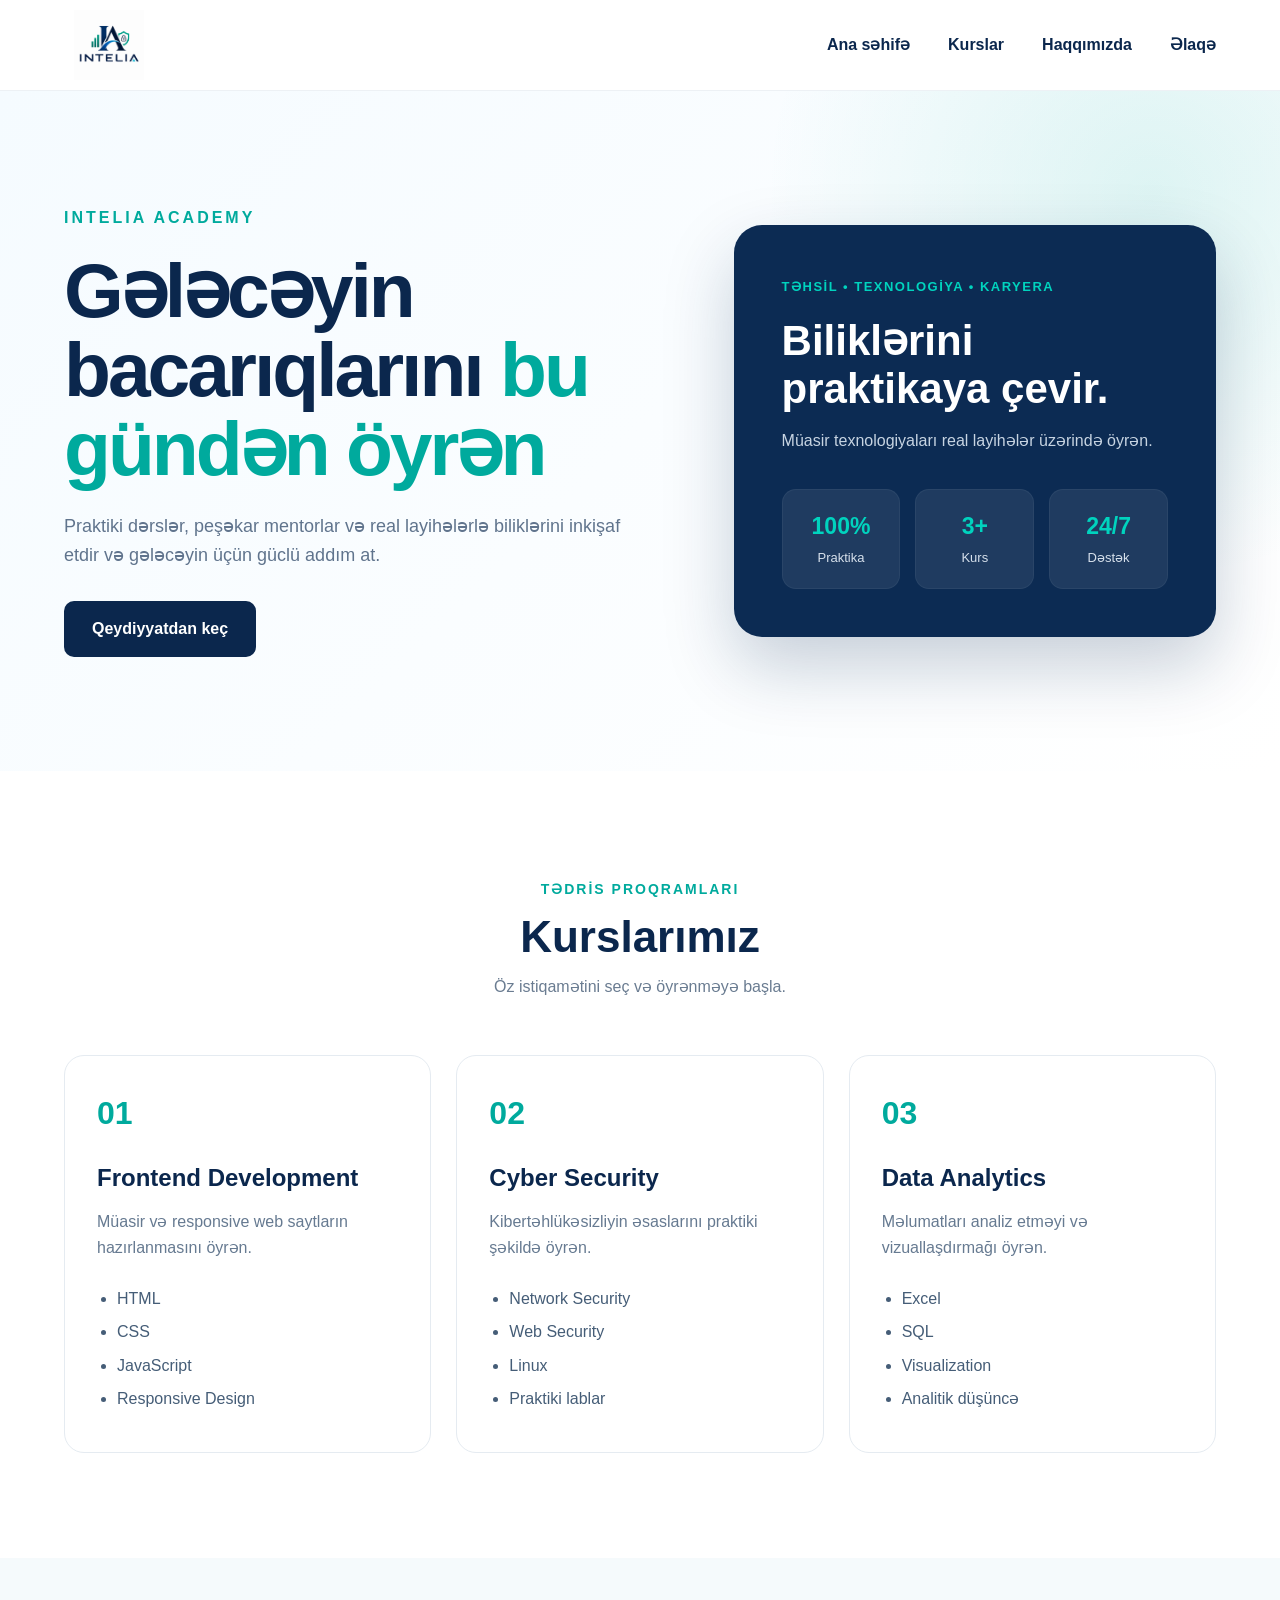
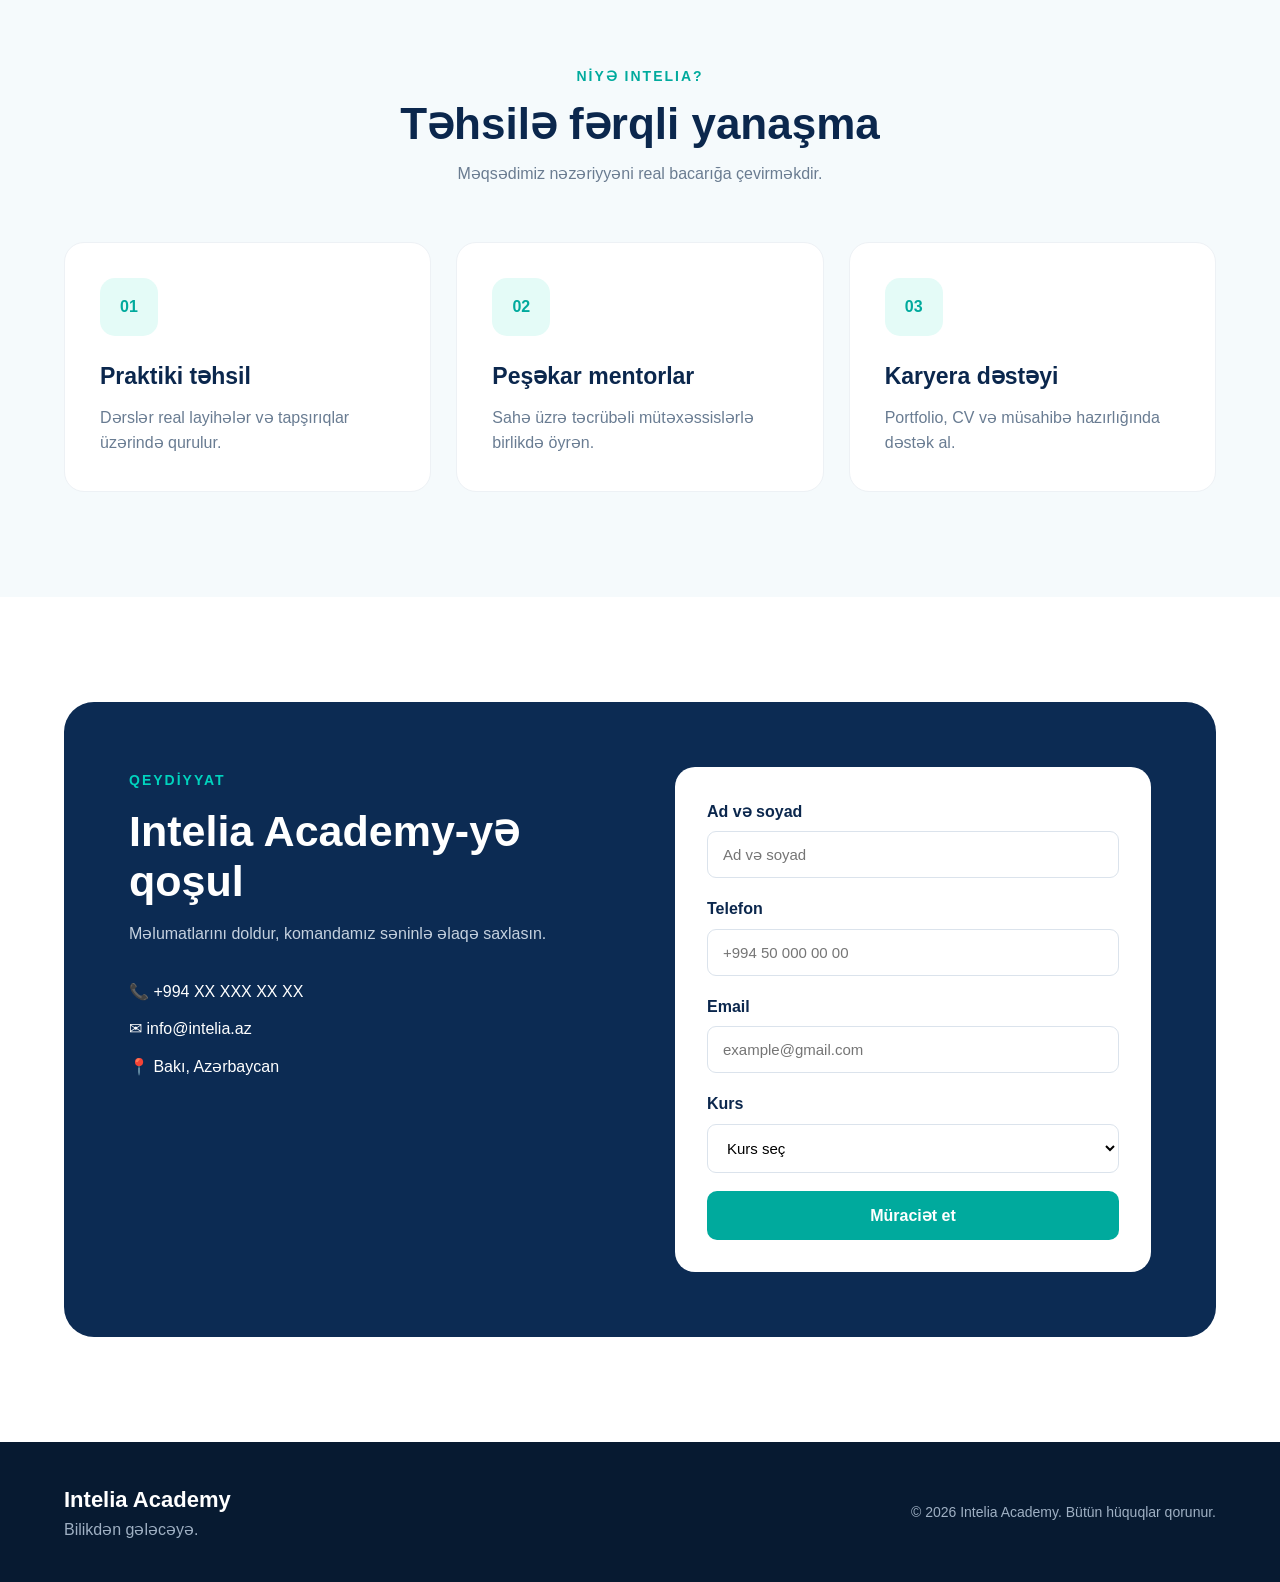
==== index.html @ a681b873 "Intelia Academy website" ====
<!DOCTYPE html>
<html lang="az">
<head>
  <meta charset="UTF-8">
  <meta name="viewport" content="width=device-width, initial-scale=1.0">

  <title>Intelia Academy</title>

  <link rel="stylesheet" href="./styles.css">
</head>

<body>

  <!-- HEADER -->
  <header class="header">
    <div class="container navbar">

      <a href="#home" class="logo">
        <img src="./assets/logo.png" alt="Intelia Academy">
      </a>

      <nav class="nav-links">
        <a href="#home">Ana səhifə</a>
        <a href="#courses">Kurslar</a>
        <a href="#about">Haqqımızda</a>
        <a href="#contact">Əlaqə</a>
      </nav>

    </div>
  </header>


  <main>

    <!-- HERO -->
    <section class="hero" id="home">

      <div class="container hero-grid">

        <div class="hero-text">

          <span class="badge">
            INTELIA ACADEMY
          </span>

          <h1>
            Gələcəyin
            bacarıqlarını
            <span>bu gündən öyrən</span>
          </h1>

          <p>
            Praktiki dərslər, peşəkar mentorlar və real layihələrlə
            biliklərini inkişaf etdir və gələcəyin üçün güclü addım at.
          </p>

          <a href="#contact" class="main-button">
            Qeydiyyatdan keç
          </a>

        </div>


        <!-- HERO VISUAL -->
        <div class="hero-panel">

          <span class="panel-small">
            TƏHSİL • TEXNOLOGİYA • KARYERA
          </span>

          <h2>
            Biliklərini
            praktikaya çevir.
          </h2>

          <p>
            Müasir texnologiyaları real layihələr üzərində öyrən.
          </p>

          <div class="stats">

            <div class="stat">
              <strong>100%</strong>
              <span>Praktika</span>
            </div>

            <div class="stat">
              <strong>3+</strong>
              <span>Kurs</span>
            </div>

            <div class="stat">
              <strong>24/7</strong>
              <span>Dəstək</span>
            </div>

          </div>

        </div>

      </div>

    </section>


    <!-- COURSES -->
    <section class="section" id="courses">

      <div class="container">

        <div class="section-heading">

          <span>TƏDRİS PROQRAMLARI</span>

          <h2>
            Kurslarımız
          </h2>

          <p>
            Öz istiqamətini seç və öyrənməyə başla.
          </p>

        </div>


        <div class="course-grid">

          <!-- COURSE 1 -->
          <article class="course-card">

            <div class="course-number">
              01
            </div>

            <h3>
              Frontend Development
            </h3>

            <p>
              Müasir və responsive web saytların hazırlanmasını öyrən.
            </p>

            <ul>
              <li>HTML</li>
              <li>CSS</li>
              <li>JavaScript</li>
              <li>Responsive Design</li>
            </ul>

          </article>


          <!-- COURSE 2 -->
          <article class="course-card">

            <div class="course-number">
              02
            </div>

            <h3>
              Cyber Security
            </h3>

            <p>
              Kibertəhlükəsizliyin əsaslarını praktiki şəkildə öyrən.
            </p>

            <ul>
              <li>Network Security</li>
              <li>Web Security</li>
              <li>Linux</li>
              <li>Praktiki lablar</li>
            </ul>

          </article>


          <!-- COURSE 3 -->
          <article class="course-card">

            <div class="course-number">
              03
            </div>

            <h3>
              Data Analytics
            </h3>

            <p>
              Məlumatları analiz etməyi və vizuallaşdırmağı öyrən.
            </p>

            <ul>
              <li>Excel</li>
              <li>SQL</li>
              <li>Visualization</li>
              <li>Analitik düşüncə</li>
            </ul>

          </article>

        </div>

      </div>

    </section>


    <!-- ABOUT -->
    <section class="section about" id="about">

      <div class="container">

        <div class="section-heading">

          <span>NİYƏ INTELIA?</span>

          <h2>
            Təhsilə fərqli yanaşma
          </h2>

          <p>
            Məqsədimiz nəzəriyyəni real bacarığa çevirməkdir.
          </p>

        </div>


        <div class="feature-grid">

          <article class="feature-card">

            <div class="feature-number">
              01
            </div>

            <h3>
              Praktiki təhsil
            </h3>

            <p>
              Dərslər real layihələr və tapşırıqlar üzərində qurulur.
            </p>

          </article>


          <article class="feature-card">

            <div class="feature-number">
              02
            </div>

            <h3>
              Peşəkar mentorlar
            </h3>

            <p>
              Sahə üzrə təcrübəli mütəxəssislərlə birlikdə öyrən.
            </p>

          </article>


          <article class="feature-card">

            <div class="feature-number">
              03
            </div>

            <h3>
              Karyera dəstəyi
            </h3>

            <p>
              Portfolio, CV və müsahibə hazırlığında dəstək al.
            </p>

          </article>

        </div>

      </div>

    </section>


    <!-- CONTACT -->
    <section class="section contact" id="contact">

      <div class="container">

        <div class="contact-box">

          <div class="contact-content">

            <span>
              QEYDİYYAT
            </span>

            <h2>
              Intelia Academy-yə qoşul
            </h2>

            <p>
              Məlumatlarını doldur, komandamız səninlə əlaqə saxlasın.
            </p>

            <div class="contact-details">

              <p>
                📞 +994 XX XXX XX XX
              </p>

              <p>
                ✉ info@intelia.az
              </p>

              <p>
                📍 Bakı, Azərbaycan
              </p>

            </div>

          </div>


          <form id="registerForm">

            <div class="form-group">

              <label for="name">
                Ad və soyad
              </label>

              <input
                id="name"
                type="text"
                placeholder="Ad və soyad"
                required
              >

            </div>


            <div class="form-group">

              <label for="phone">
                Telefon
              </label>

              <input
                id="phone"
                type="tel"
                placeholder="+994 50 000 00 00"
                required
              >

            </div>


            <div class="form-group">

              <label for="email">
                Email
              </label>

              <input
                id="email"
                type="email"
                placeholder="example@gmail.com"
                required
              >

            </div>


            <div class="form-group">

              <label for="course">
                Kurs
              </label>

              <select id="course" required>

                <option value="">
                  Kurs seç
                </option>

                <option value="frontend">
                  Frontend Development
                </option>

                <option value="cyber">
                  Cyber Security
                </option>

                <option value="data">
                  Data Analytics
                </option>

              </select>

            </div>


            <button type="submit">
              Müraciət et
            </button>

          </form>

        </div>

      </div>

    </section>

  </main>


  <!-- FOOTER -->
  <footer class="footer">

    <div class="container footer-content">

      <div>

        <h3>
          Intelia Academy
        </h3>

        <p>
          Bilikdən gələcəyə.
        </p>

      </div>


      <p class="copyright">
        © 2026 Intelia Academy. Bütün hüquqlar qorunur.
      </p>

    </div>

  </footer>


  <script src="./script.js"></script>

</body>
</html>
---- styles.css ----
* {
  margin: 0;
  padding: 0;
  box-sizing: border-box;
}

html {
  scroll-behavior: smooth;
}

body {
  font-family: Arial, sans-serif;
  background: #ffffff;
  color: #0b274d;
  line-height: 1.6;
}

.container {
  width: min(1160px, 90%);
  margin: auto;
}


/* =========================
   HEADER
========================= */

.header {
  position: sticky;
  top: 0;
  z-index: 1000;
  background: rgba(255, 255, 255, 0.95);
  border-bottom: 1px solid #edf1f5;
  backdrop-filter: blur(12px);
}

.navbar {
  min-height: 90px;
  display: flex;
  align-items: center;
  justify-content: space-between;
}

.logo {
  display: flex;
  align-items: center;
}

.logo img {
  width: 90px;
  height: 70px;
  object-fit: contain;
}

.nav-links {
  display: flex;
  align-items: center;
  gap: 38px;
}

.nav-links a {
  color: #0b274d;
  text-decoration: none;
  font-weight: 700;
  font-size: 16px;
  transition: 0.25s;
}

.nav-links a:hover {
  color: #00aa9d;
}


/* =========================
   HERO
========================= */

.hero {
  min-height: 680px;
  display: flex;
  align-items: center;
  background:
    radial-gradient(
      circle at 90% 15%,
      rgba(0, 174, 157, 0.12),
      transparent 30%
    ),
    linear-gradient(
      135deg,
      #f5fbff,
      #ffffff
    );
}

.hero-grid {
  display: grid;
  grid-template-columns: 1.1fr 0.9fr;
  gap: 80px;
  align-items: center;
}

.badge {
  display: inline-block;
  color: #00aa9d;
  font-weight: 900;
  letter-spacing: 3px;
  margin-bottom: 20px;
}

.hero h1 {
  max-width: 700px;
  font-size: clamp(48px, 6vw, 78px);
  line-height: 1.03;
  letter-spacing: -3px;
}

.hero h1 span {
  color: #00aa9d;
}

.hero-text > p {
  max-width: 650px;
  margin-top: 24px;
  color: #60748d;
  font-size: 18px;
}

.main-button {
  display: inline-block;
  margin-top: 32px;
  padding: 15px 28px;
  background: #0b274d;
  color: white;
  text-decoration: none;
  border-radius: 10px;
  font-weight: 800;
  transition: 0.25s;
}

.main-button:hover {
  background: #00aa9d;
  transform: translateY(-2px);
}


/* =========================
   HERO PANEL
========================= */

.hero-panel {
  background: #0c2b53;
  color: white;
  padding: 48px;
  border-radius: 28px;
  box-shadow: 0 30px 70px rgba(10, 43, 83, 0.22);
}

.panel-small {
  color: #00d3be;
  font-size: 13px;
  font-weight: 800;
  letter-spacing: 1.5px;
}

.hero-panel h2 {
  max-width: 420px;
  margin-top: 18px;
  font-size: 42px;
  line-height: 1.15;
}

.hero-panel > p {
  margin-top: 15px;
  color: #c7d4e2;
}

.stats {
  margin-top: 35px;
  display: grid;
  grid-template-columns: repeat(3, 1fr);
  gap: 15px;
}

.stat {
  background: rgba(255, 255, 255, 0.08);
  border: 1px solid rgba(255, 255, 255, 0.05);
  padding: 18px 10px;
  border-radius: 14px;
  text-align: center;
}

.stat strong {
  display: block;
  color: #00d3be;
  font-size: 23px;
}

.stat span {
  color: #d6e0eb;
  font-size: 13px;
}


/* =========================
   SECTIONS
========================= */

.section {
  padding: 105px 0;
}

.section-heading {
  max-width: 720px;
  margin: 0 auto 55px;
  text-align: center;
}

.section-heading > span {
  color: #00aa9d;
  font-size: 14px;
  letter-spacing: 2px;
  font-weight: 900;
}

.section-heading h2 {
  margin-top: 10px;
  font-size: 44px;
  line-height: 1.15;
}

.section-heading p {
  margin-top: 12px;
  color: #6a7c91;
}


/* =========================
   COURSES
========================= */

.course-grid {
  display: grid;
  grid-template-columns: repeat(3, 1fr);
  gap: 25px;
}

.course-card {
  min-height: 360px;
  padding: 32px;
  background: #ffffff;
  border: 1px solid #e5ebf1;
  border-radius: 20px;
  transition: 0.3s;
}

.course-card:hover {
  transform: translateY(-8px);
  border-color: #b6e8e2;
  box-shadow: 0 20px 50px rgba(9, 39, 75, 0.09);
}

.course-number {
  color: #00aa9d;
  font-size: 32px;
  font-weight: 900;
}

.course-card h3 {
  margin-top: 20px;
  font-size: 24px;
}

.course-card > p {
  margin-top: 12px;
  color: #667a91;
}

.course-card ul {
  margin: 25px 0 0 20px;
}

.course-card li {
  margin: 8px 0;
  color: #455d77;
}


/* =========================
   ABOUT
========================= */

.about {
  background: #f5fafc;
}

.feature-grid {
  display: grid;
  grid-template-columns: repeat(3, 1fr);
  gap: 25px;
}

.feature-card {
  padding: 35px;
  background: #ffffff;
  border-radius: 20px;
  border: 1px solid #edf1f5;
}

.feature-number {
  width: 58px;
  height: 58px;
  display: flex;
  justify-content: center;
  align-items: center;
  background: #e4fbf7;
  color: #00aa9d;
  border-radius: 15px;
  font-weight: 900;
}

.feature-card h3 {
  margin-top: 22px;
  font-size: 23px;
}

.feature-card p {
  margin-top: 10px;
  color: #697c92;
}


/* =========================
   CONTACT
========================= */

.contact-box {
  display: grid;
  grid-template-columns: 1fr 1fr;
  gap: 70px;
  padding: 65px;
  background: #0c2b53;
  border-radius: 30px;
  color: white;
}

.contact-content > span {
  color: #00d3be;
  letter-spacing: 2px;
  font-size: 14px;
  font-weight: 900;
}

.contact-content h2 {
  margin-top: 15px;
  font-size: 43px;
  line-height: 1.15;
}

.contact-content > p {
  margin-top: 15px;
  color: #c5d1df;
}

.contact-details {
  margin-top: 32px;
}

.contact-details p {
  margin: 12px 0;
}


/* =========================
   FORM
========================= */

form {
  padding: 32px;
  background: white;
  border-radius: 20px;
}

.form-group {
  margin-bottom: 18px;
}

label {
  display: block;
  color: #0b274d;
  font-weight: 700;
  margin-bottom: 7px;
}

input,
select {
  width: 100%;
  padding: 14px 15px;
  border: 1px solid #dbe3ec;
  border-radius: 9px;
  outline: none;
  font-size: 15px;
  background: white;
}

input:focus,
select:focus {
  border-color: #00aa9d;
  box-shadow: 0 0 0 3px rgba(0, 170, 157, 0.1);
}

button {
  width: 100%;
  padding: 15px;
  border: none;
  border-radius: 10px;
  background: #00aa9d;
  color: white;
  font-size: 16px;
  font-weight: 800;
  cursor: pointer;
  transition: 0.25s;
}

button:hover {
  background: #078f84;
}


/* =========================
   FOOTER
========================= */

.footer {
  background: #071a31;
  color: white;
}

.footer-content {
  min-height: 140px;
  display: flex;
  align-items: center;
  justify-content: space-between;
}

.footer h3 {
  font-size: 22px;
}

.footer p {
  color: #9fb0c3;
}

.copyright {
  font-size: 14px;
}


/* =========================
   RESPONSIVE
========================= */

@media (max-width: 900px) {

  .nav-links {
    gap: 18px;
  }

  .hero-grid {
    grid-template-columns: 1fr;
    padding: 80px 0;
  }

  .course-grid,
  .feature-grid {
    grid-template-columns: 1fr;
  }

  .contact-box {
    grid-template-columns: 1fr;
    padding: 40px;
  }

}


@media (max-width: 650px) {

  .navbar {
    min-height: 75px;
  }

  .logo img {
    width: 72px;
  }

  .nav-links {
    display: none;
  }

  .hero h1 {
    font-size: 47px;
    letter-spacing: -2px;
  }

  .hero-panel {
    padding: 30px 24px;
  }

  .hero-panel h2 {
    font-size: 32px;
  }

  .stats {
    grid-template-columns: 1fr;
  }

  .section {
    padding: 75px 0;
  }

  .section-heading h2 {
    font-size: 34px;
  }

  .contact-box {
    padding: 30px 20px;
  }

  .contact-content h2 {
    font-size: 34px;
  }

  .footer-content {
    padding: 35px 0;
    flex-direction: column;
    justify-content: center;
    text-align: center;
    gap: 15px;
  }

}
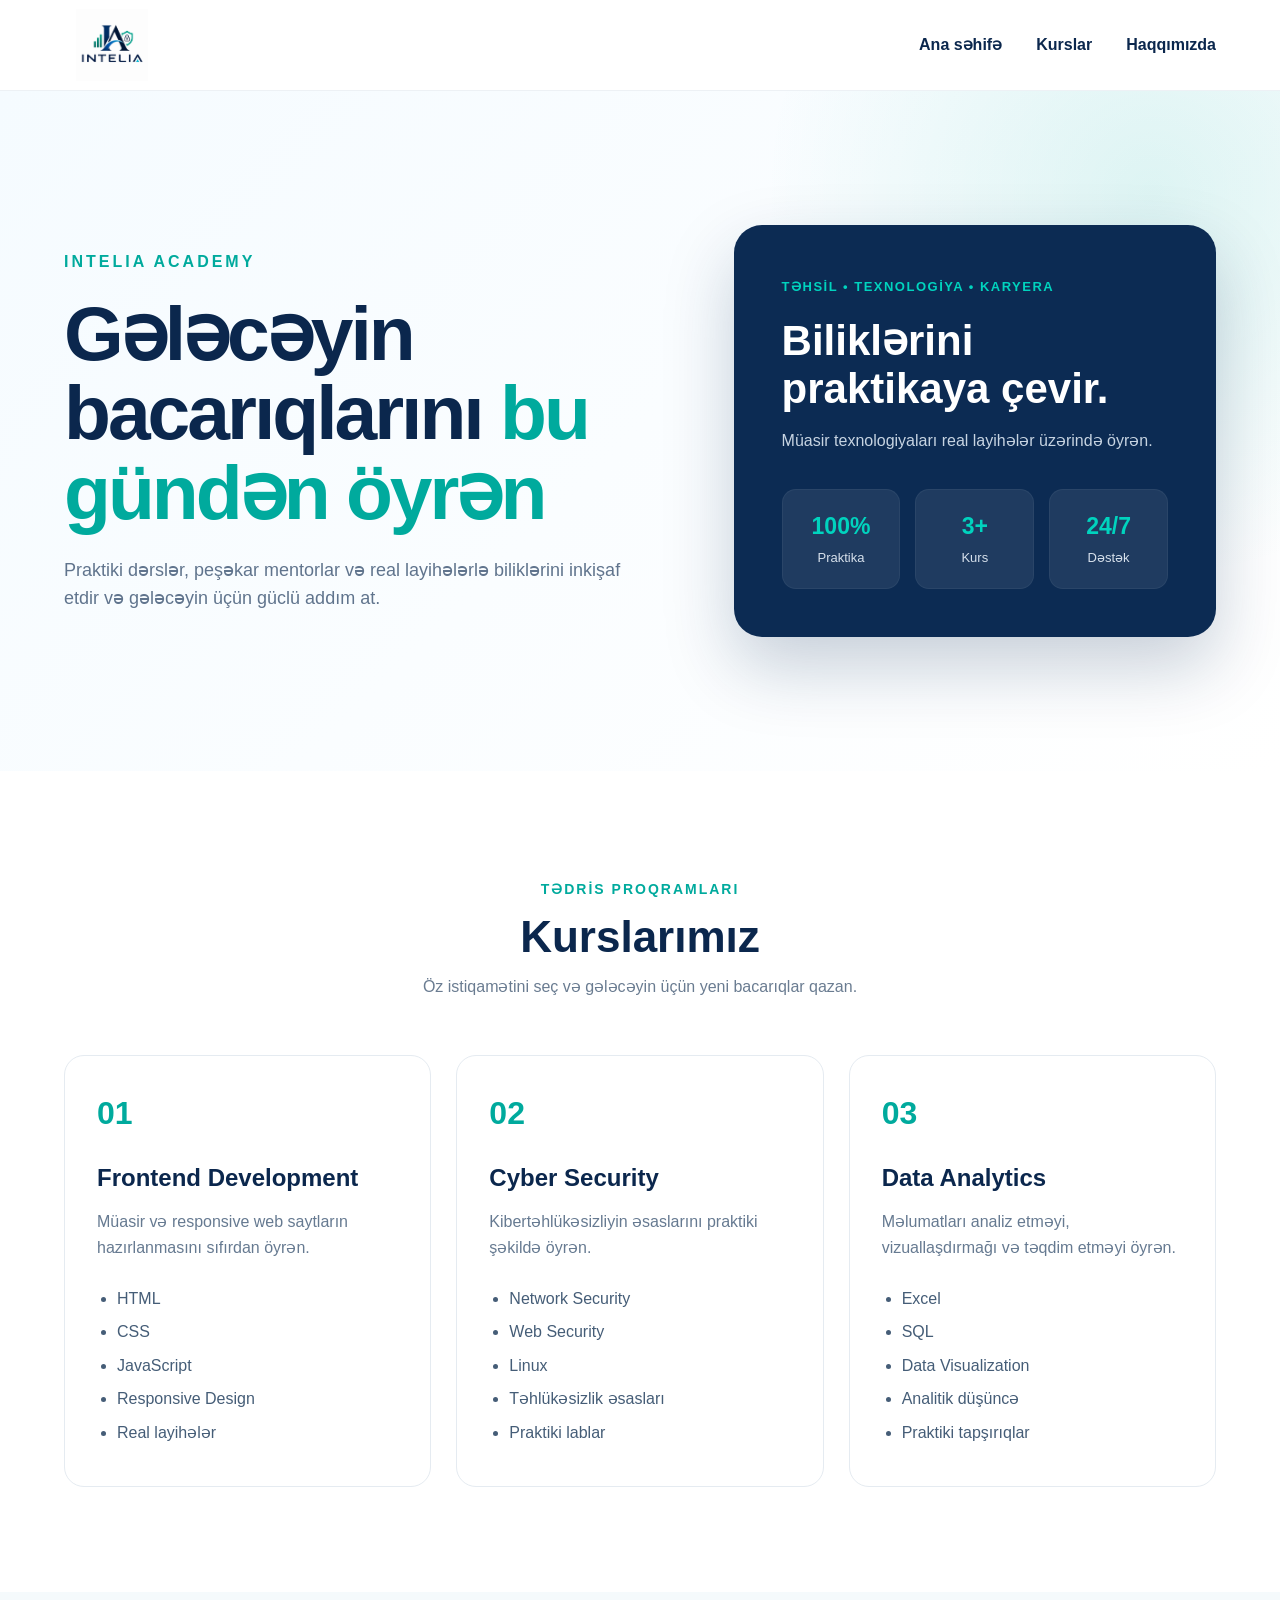
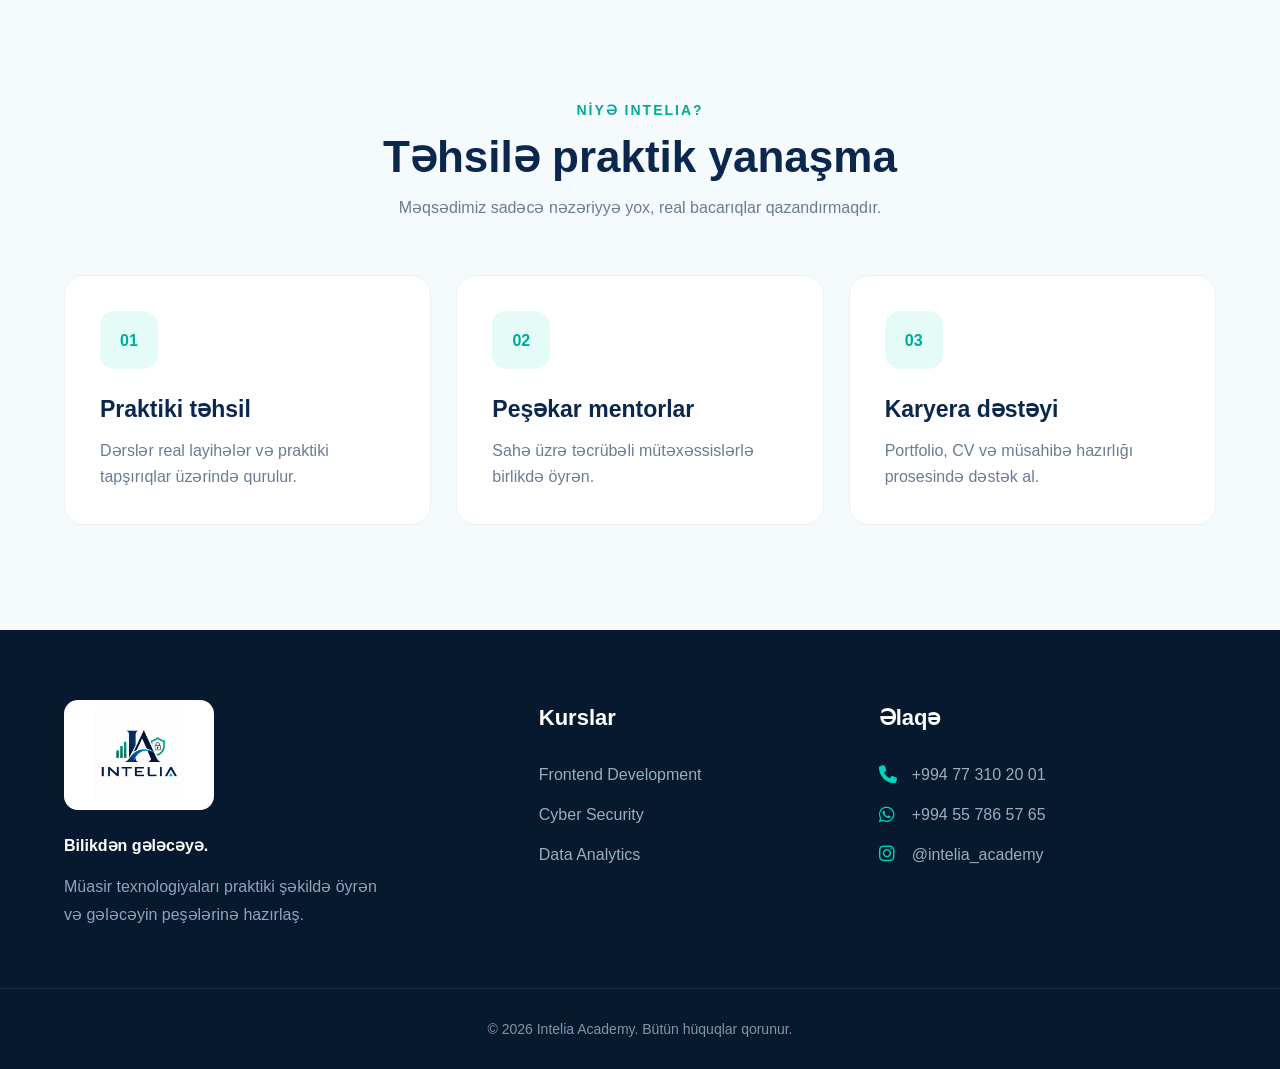
==== commit 742e81b2: "Update Intelia Academy design" ====
--- a/index.html
+++ b/index.html
@@ -7,11 +7,15 @@
   <title>Intelia Academy</title>
 
   <link rel="stylesheet" href="./styles.css">
+
+  <link
+    rel="stylesheet"
+    href="https://cdnjs.cloudflare.com/ajax/libs/font-awesome/6.5.2/css/all.min.css"
+  >
 </head>
 
 <body>
 
-  <!-- HEADER -->
   <header class="header">
     <div class="container navbar">
 
@@ -19,12 +23,15 @@
         <img src="./assets/logo.png" alt="Intelia Academy">
       </a>
 
-      <nav class="nav-links">
+      <nav class="nav-links" id="navLinks">
         <a href="#home">Ana səhifə</a>
         <a href="#courses">Kurslar</a>
         <a href="#about">Haqqımızda</a>
-        <a href="#contact">Əlaqə</a>
       </nav>
+
+      <button class="menu-btn" id="menuBtn" aria-label="Menyu">
+        <i class="fa-solid fa-bars"></i>
+      </button>
 
     </div>
   </header>
@@ -44,8 +51,7 @@
           </span>
 
           <h1>
-            Gələcəyin
-            bacarıqlarını
+            Gələcəyin bacarıqlarını
             <span>bu gündən öyrən</span>
           </h1>
 
@@ -54,14 +60,9 @@
             biliklərini inkişaf etdir və gələcəyin üçün güclü addım at.
           </p>
 
-          <a href="#contact" class="main-button">
-            Qeydiyyatdan keç
-          </a>
-
-        </div>
-
-
-        <!-- HERO VISUAL -->
+        </div>
+
+
         <div class="hero-panel">
 
           <span class="panel-small">
@@ -69,8 +70,7 @@
           </span>
 
           <h2>
-            Biliklərini
-            praktikaya çevir.
+            Biliklərini praktikaya çevir.
           </h2>
 
           <p>
@@ -117,7 +117,7 @@
           </h2>
 
           <p>
-            Öz istiqamətini seç və öyrənməyə başla.
+            Öz istiqamətini seç və gələcəyin üçün yeni bacarıqlar qazan.
           </p>
 
         </div>
@@ -125,7 +125,6 @@
 
         <div class="course-grid">
 
-          <!-- COURSE 1 -->
           <article class="course-card">
 
             <div class="course-number">
@@ -137,7 +136,7 @@
             </h3>
 
             <p>
-              Müasir və responsive web saytların hazırlanmasını öyrən.
+              Müasir və responsive web saytların hazırlanmasını sıfırdan öyrən.
             </p>
 
             <ul>
@@ -145,12 +144,12 @@
               <li>CSS</li>
               <li>JavaScript</li>
               <li>Responsive Design</li>
+              <li>Real layihələr</li>
             </ul>
 
           </article>
 
 
-          <!-- COURSE 2 -->
           <article class="course-card">
 
             <div class="course-number">
@@ -169,13 +168,13 @@
               <li>Network Security</li>
               <li>Web Security</li>
               <li>Linux</li>
+              <li>Təhlükəsizlik əsasları</li>
               <li>Praktiki lablar</li>
             </ul>
 
           </article>
 
 
-          <!-- COURSE 3 -->
           <article class="course-card">
 
             <div class="course-number">
@@ -187,14 +186,15 @@
             </h3>
 
             <p>
-              Məlumatları analiz etməyi və vizuallaşdırmağı öyrən.
+              Məlumatları analiz etməyi, vizuallaşdırmağı və təqdim etməyi öyrən.
             </p>
 
             <ul>
               <li>Excel</li>
               <li>SQL</li>
-              <li>Visualization</li>
+              <li>Data Visualization</li>
               <li>Analitik düşüncə</li>
+              <li>Praktiki tapşırıqlar</li>
             </ul>
 
           </article>
@@ -213,14 +213,16 @@
 
         <div class="section-heading">
 
-          <span>NİYƏ INTELIA?</span>
+          <span>
+            NİYƏ INTELIA?
+          </span>
 
           <h2>
-            Təhsilə fərqli yanaşma
+            Təhsilə praktik yanaşma
           </h2>
 
           <p>
-            Məqsədimiz nəzəriyyəni real bacarığa çevirməkdir.
+            Məqsədimiz sadəcə nəzəriyyə yox, real bacarıqlar qazandırmaqdır.
           </p>
 
         </div>
@@ -239,7 +241,7 @@
             </h3>
 
             <p>
-              Dərslər real layihələr və tapşırıqlar üzərində qurulur.
+              Dərslər real layihələr və praktiki tapşırıqlar üzərində qurulur.
             </p>
 
           </article>
@@ -273,142 +275,10 @@
             </h3>
 
             <p>
-              Portfolio, CV və müsahibə hazırlığında dəstək al.
-            </p>
-
-          </article>
-
-        </div>
-
-      </div>
-
-    </section>
-
-
-    <!-- CONTACT -->
-    <section class="section contact" id="contact">
-
-      <div class="container">
-
-        <div class="contact-box">
-
-          <div class="contact-content">
-
-            <span>
-              QEYDİYYAT
-            </span>
-
-            <h2>
-              Intelia Academy-yə qoşul
-            </h2>
-
-            <p>
-              Məlumatlarını doldur, komandamız səninlə əlaqə saxlasın.
-            </p>
-
-            <div class="contact-details">
-
-              <p>
-                📞 +994 XX XXX XX XX
-              </p>
-
-              <p>
-                ✉ info@intelia.az
-              </p>
-
-              <p>
-                📍 Bakı, Azərbaycan
-              </p>
-
-            </div>
-
-          </div>
-
-
-          <form id="registerForm">
-
-            <div class="form-group">
-
-              <label for="name">
-                Ad və soyad
-              </label>
-
-              <input
-                id="name"
-                type="text"
-                placeholder="Ad və soyad"
-                required
-              >
-
-            </div>
-
-
-            <div class="form-group">
-
-              <label for="phone">
-                Telefon
-              </label>
-
-              <input
-                id="phone"
-                type="tel"
-                placeholder="+994 50 000 00 00"
-                required
-              >
-
-            </div>
-
-
-            <div class="form-group">
-
-              <label for="email">
-                Email
-              </label>
-
-              <input
-                id="email"
-                type="email"
-                placeholder="example@gmail.com"
-                required
-              >
-
-            </div>
-
-
-            <div class="form-group">
-
-              <label for="course">
-                Kurs
-              </label>
-
-              <select id="course" required>
-
-                <option value="">
-                  Kurs seç
-                </option>
-
-                <option value="frontend">
-                  Frontend Development
-                </option>
-
-                <option value="cyber">
-                  Cyber Security
-                </option>
-
-                <option value="data">
-                  Data Analytics
-                </option>
-
-              </select>
-
-            </div>
-
-
-            <button type="submit">
-              Müraciət et
-            </button>
-
-          </form>
+              Portfolio, CV və müsahibə hazırlığı prosesində dəstək al.
+            </p>
+
+          </article>
 
         </div>
 
@@ -422,24 +292,92 @@
   <!-- FOOTER -->
   <footer class="footer">
 
-    <div class="container footer-content">
-
-      <div>
-
-        <h3>
-          Intelia Academy
-        </h3>
+    <div class="container footer-grid">
+
+      <div class="footer-brand">
+
+        <img
+          src="./assets/logo.png"
+          alt="Intelia Academy"
+          class="footer-logo"
+        >
 
         <p>
           Bilikdən gələcəyə.
         </p>
 
-      </div>
-
-
-      <p class="copyright">
-        © 2026 Intelia Academy. Bütün hüquqlar qorunur.
-      </p>
+        <p class="footer-description">
+          Müasir texnologiyaları praktiki şəkildə öyrən və gələcəyin
+          peşələrinə hazırlaş.
+        </p>
+
+      </div>
+
+
+      <div class="footer-column">
+
+        <h3>
+          Kurslar
+        </h3>
+
+        <a href="#courses">
+          Frontend Development
+        </a>
+
+        <a href="#courses">
+          Cyber Security
+        </a>
+
+        <a href="#courses">
+          Data Analytics
+        </a>
+
+      </div>
+
+
+      <div class="footer-column footer-contact">
+
+        <h3>
+          Əlaqə
+        </h3>
+
+        <a href="tel:+994773102001">
+          <i class="fa-solid fa-phone"></i>
+          +994 77 310 20 01
+        </a>
+
+        <a
+          href="https://wa.me/994557865765"
+          target="_blank"
+          rel="noopener noreferrer"
+        >
+          <i class="fa-brands fa-whatsapp"></i>
+          +994 55 786 57 65
+        </a>
+
+        <a
+          href="https://instagram.com/intelia_academy"
+          target="_blank"
+          rel="noopener noreferrer"
+        >
+          <i class="fa-brands fa-instagram"></i>
+          @intelia_academy
+        </a>
+
+      </div>
+
+    </div>
+
+
+    <div class="footer-bottom">
+
+      <div class="container footer-bottom-content">
+
+        <p>
+          © 2026 Intelia Academy. Bütün hüquqlar qorunur.
+        </p>
+
+      </div>
 
     </div>
 
--- a/styles.css
+++ b/styles.css
@@ -21,15 +21,13 @@
 }
 
 
-/* =========================
-   HEADER
-========================= */
+/* HEADER */
 
 .header {
   position: sticky;
   top: 0;
   z-index: 1000;
-  background: rgba(255, 255, 255, 0.95);
+  background: rgba(255, 255, 255, 0.96);
   border-bottom: 1px solid #edf1f5;
   backdrop-filter: blur(12px);
 }
@@ -47,15 +45,15 @@
 }
 
 .logo img {
-  width: 90px;
-  height: 70px;
+  width: 95px;
+  height: 72px;
   object-fit: contain;
 }
 
 .nav-links {
   display: flex;
   align-items: center;
-  gap: 38px;
+  gap: 34px;
 }
 
 .nav-links a {
@@ -70,15 +68,23 @@
   color: #00aa9d;
 }
 
-
-/* =========================
-   HERO
-========================= */
+.menu-btn {
+  display: none;
+  border: none;
+  background: transparent;
+  color: #0b274d;
+  font-size: 26px;
+  cursor: pointer;
+}
+
+
+/* HERO */
 
 .hero {
   min-height: 680px;
   display: flex;
   align-items: center;
+
   background:
     radial-gradient(
       circle at 90% 15%,
@@ -125,27 +131,8 @@
   font-size: 18px;
 }
 
-.main-button {
-  display: inline-block;
-  margin-top: 32px;
-  padding: 15px 28px;
-  background: #0b274d;
-  color: white;
-  text-decoration: none;
-  border-radius: 10px;
-  font-weight: 800;
-  transition: 0.25s;
-}
-
-.main-button:hover {
-  background: #00aa9d;
-  transform: translateY(-2px);
-}
-
-
-/* =========================
-   HERO PANEL
-========================= */
+
+/* HERO PANEL */
 
 .hero-panel {
   background: #0c2b53;
@@ -163,7 +150,6 @@
 }
 
 .hero-panel h2 {
-  max-width: 420px;
   margin-top: 18px;
   font-size: 42px;
   line-height: 1.15;
@@ -201,9 +187,7 @@
 }
 
 
-/* =========================
-   SECTIONS
-========================= */
+/* SECTIONS */
 
 .section {
   padding: 105px 0;
@@ -234,9 +218,7 @@
 }
 
 
-/* =========================
-   COURSES
-========================= */
+/* COURSES */
 
 .course-grid {
   display: grid;
@@ -245,7 +227,7 @@
 }
 
 .course-card {
-  min-height: 360px;
+  min-height: 380px;
   padding: 32px;
   background: #ffffff;
   border: 1px solid #e5ebf1;
@@ -285,9 +267,7 @@
 }
 
 
-/* =========================
-   ABOUT
-========================= */
+/* ABOUT */
 
 .about {
   background: #f5fafc;
@@ -329,141 +309,98 @@
 }
 
 
-/* =========================
-   CONTACT
-========================= */
-
-.contact-box {
+/* FOOTER */
+
+.footer {
+  background: #07192f;
+  color: white;
+}
+
+.footer-grid {
   display: grid;
-  grid-template-columns: 1fr 1fr;
+  grid-template-columns: 1.2fr 0.8fr 1fr;
   gap: 70px;
-  padding: 65px;
-  background: #0c2b53;
-  border-radius: 30px;
+  padding-top: 70px;
+  padding-bottom: 60px;
+}
+
+.footer-logo {
+  width: 150px;
+  max-height: 110px;
+  object-fit: contain;
+  background: white;
+  padding: 10px;
+  border-radius: 14px;
+}
+
+.footer-brand > p {
+  margin-top: 15px;
   color: white;
-}
-
-.contact-content > span {
+  font-weight: 700;
+}
+
+.footer-description {
+  max-width: 320px;
+  color: #91a4ba !important;
+  font-weight: 400 !important;
+  line-height: 1.7;
+}
+
+.footer-column {
+  display: flex;
+  flex-direction: column;
+  align-items: flex-start;
+}
+
+.footer-column h3 {
+  font-size: 22px;
+  margin-bottom: 20px;
+}
+
+.footer-column a {
+  color: #9cadc0;
+  text-decoration: none;
+  margin: 7px 0;
+  transition: 0.25s;
+}
+
+.footer-column a:hover {
   color: #00d3be;
-  letter-spacing: 2px;
+  transform: translateX(4px);
+}
+
+.footer-contact a {
+  display: flex;
+  gap: 11px;
+  align-items: center;
+}
+
+.footer-contact i {
+  width: 22px;
+  color: #00d3be;
+  font-size: 18px;
+}
+
+.footer-bottom {
+  border-top: 1px solid rgba(255, 255, 255, 0.08);
+}
+
+.footer-bottom-content {
+  min-height: 80px;
+  display: flex;
+  align-items: center;
+  justify-content: center;
+}
+
+.footer-bottom p {
+  color: #8295aa;
   font-size: 14px;
-  font-weight: 900;
-}
-
-.contact-content h2 {
-  margin-top: 15px;
-  font-size: 43px;
-  line-height: 1.15;
-}
-
-.contact-content > p {
-  margin-top: 15px;
-  color: #c5d1df;
-}
-
-.contact-details {
-  margin-top: 32px;
-}
-
-.contact-details p {
-  margin: 12px 0;
-}
-
-
-/* =========================
-   FORM
-========================= */
-
-form {
-  padding: 32px;
-  background: white;
-  border-radius: 20px;
-}
-
-.form-group {
-  margin-bottom: 18px;
-}
-
-label {
-  display: block;
-  color: #0b274d;
-  font-weight: 700;
-  margin-bottom: 7px;
-}
-
-input,
-select {
-  width: 100%;
-  padding: 14px 15px;
-  border: 1px solid #dbe3ec;
-  border-radius: 9px;
-  outline: none;
-  font-size: 15px;
-  background: white;
-}
-
-input:focus,
-select:focus {
-  border-color: #00aa9d;
-  box-shadow: 0 0 0 3px rgba(0, 170, 157, 0.1);
-}
-
-button {
-  width: 100%;
-  padding: 15px;
-  border: none;
-  border-radius: 10px;
-  background: #00aa9d;
-  color: white;
-  font-size: 16px;
-  font-weight: 800;
-  cursor: pointer;
-  transition: 0.25s;
-}
-
-button:hover {
-  background: #078f84;
-}
-
-
-/* =========================
-   FOOTER
-========================= */
-
-.footer {
-  background: #071a31;
-  color: white;
-}
-
-.footer-content {
-  min-height: 140px;
-  display: flex;
-  align-items: center;
-  justify-content: space-between;
-}
-
-.footer h3 {
-  font-size: 22px;
-}
-
-.footer p {
-  color: #9fb0c3;
-}
-
-.copyright {
-  font-size: 14px;
-}
-
-
-/* =========================
-   RESPONSIVE
-========================= */
+}
+
+
+/* RESPONSIVE */
 
 @media (max-width: 900px) {
-
-  .nav-links {
-    gap: 18px;
-  }
 
   .hero-grid {
     grid-template-columns: 1fr;
@@ -475,30 +412,53 @@
     grid-template-columns: 1fr;
   }
 
-  .contact-box {
-    grid-template-columns: 1fr;
-    padding: 40px;
-  }
-
-}
-
-
-@media (max-width: 650px) {
+  .footer-grid {
+    grid-template-columns: 1fr 1fr;
+  }
+
+  .footer-brand {
+    grid-column: 1 / -1;
+  }
+
+}
+
+
+@media (max-width: 700px) {
 
   .navbar {
     min-height: 75px;
   }
 
   .logo img {
-    width: 72px;
+    width: 75px;
+    height: 58px;
+  }
+
+  .menu-btn {
+    display: block;
   }
 
   .nav-links {
     display: none;
+    position: absolute;
+    top: 75px;
+    left: 5%;
+    width: 90%;
+    padding: 20px;
+    flex-direction: column;
+    align-items: flex-start;
+    background: white;
+    border: 1px solid #e8edf2;
+    border-radius: 16px;
+    box-shadow: 0 15px 40px rgba(0, 0, 0, 0.08);
+  }
+
+  .nav-links.active {
+    display: flex;
   }
 
   .hero h1 {
-    font-size: 47px;
+    font-size: 46px;
     letter-spacing: -2px;
   }
 
@@ -522,20 +482,19 @@
     font-size: 34px;
   }
 
-  .contact-box {
-    padding: 30px 20px;
-  }
-
-  .contact-content h2 {
-    font-size: 34px;
-  }
-
-  .footer-content {
-    padding: 35px 0;
-    flex-direction: column;
-    justify-content: center;
+  .footer-grid {
+    grid-template-columns: 1fr;
+    gap: 35px;
+    padding-top: 50px;
+  }
+
+  .footer-brand {
+    grid-column: auto;
+  }
+
+  .footer-bottom-content {
+    padding: 25px 0;
     text-align: center;
-    gap: 15px;
   }
 
 }
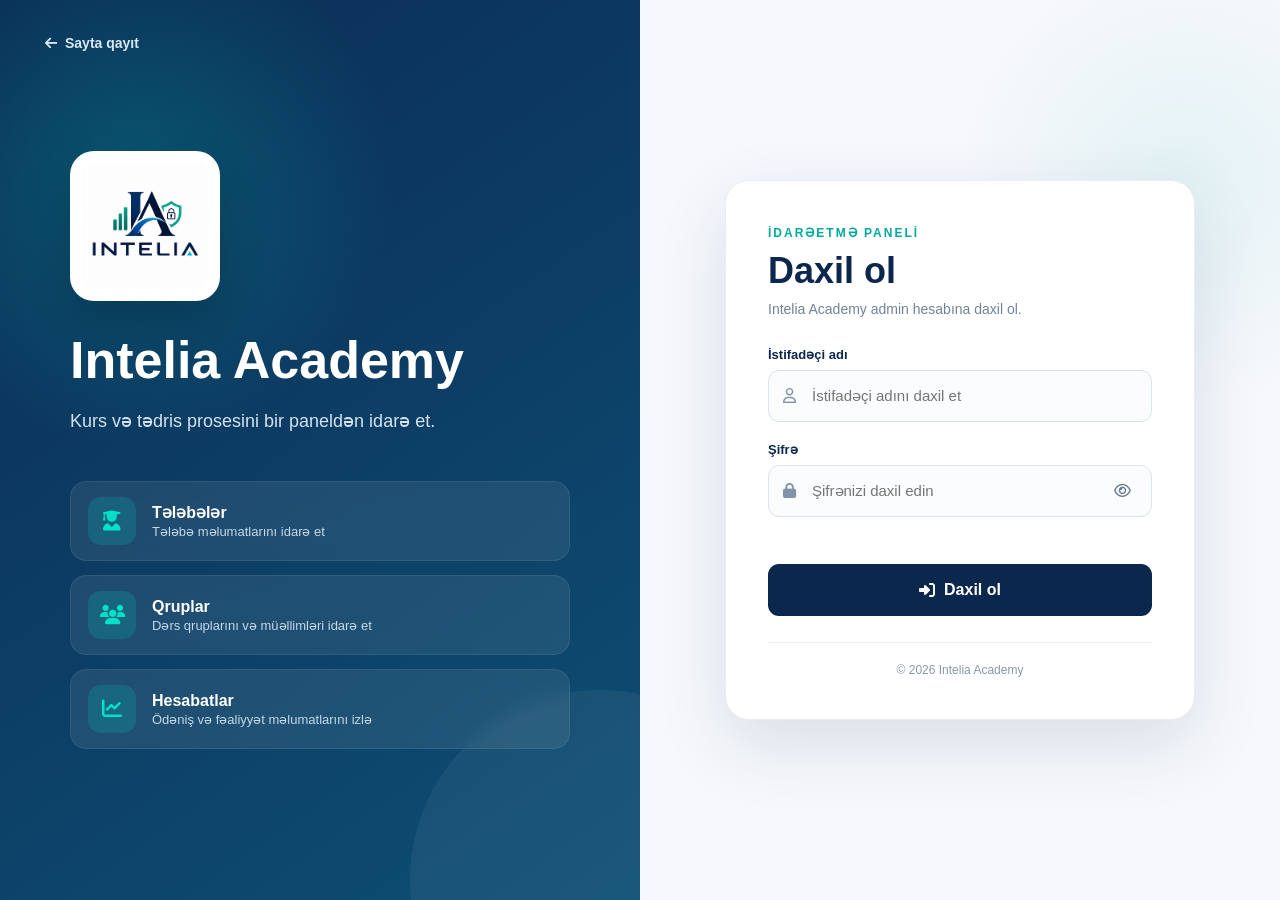
==== commit cb324ea0: "Make login page homepage" ====
--- a/index.html
+++ b/index.html
@@ -3,10 +3,9 @@
 <head>
   <meta charset="UTF-8">
   <meta name="viewport" content="width=device-width, initial-scale=1.0">
+  <title>Intelia Academy - Giriş</title>
 
-  <title>Intelia Academy</title>
-
-  <link rel="stylesheet" href="./styles.css">
+  <link rel="stylesheet" href="./login.css">
 
   <link
     rel="stylesheet"
@@ -16,86 +15,60 @@
 
 <body>
 
-  <header class="header">
-    <div class="container navbar">
+  <div class="login-page">
 
-      <a href="#home" class="logo">
-        <img src="./assets/logo.png" alt="Intelia Academy">
+    <section class="login-left">
+
+      <a href="./home.html" class="back-link">
+        <i class="fa-solid fa-arrow-left"></i>
+        Sayta qayıt
       </a>
 
-      <nav class="nav-links" id="navLinks">
-        <a href="#home">Ana səhifə</a>
-        <a href="#courses">Kurslar</a>
-        <a href="#about">Haqqımızda</a>
-      </nav>
+      <div class="brand-box">
+        <img src="./assets/logo.png" alt="Intelia Academy" class="login-logo">
 
-      <button class="menu-btn" id="menuBtn" aria-label="Menyu">
-        <i class="fa-solid fa-bars"></i>
-      </button>
+        <h1>Intelia Academy</h1>
 
-    </div>
-  </header>
+        <p>
+          Kurs və tədris prosesini bir paneldən idarə et.
+        </p>
+      </div>
 
+      <div class="feature-list">
 
-  <main>
+        <div class="feature-item">
+          <div class="feature-icon">
+            <i class="fa-solid fa-user-graduate"></i>
+          </div>
 
-    <!-- HERO -->
-    <section class="hero" id="home">
-
-      <div class="container hero-grid">
-
-        <div class="hero-text">
-
-          <span class="badge">
-            INTELIA ACADEMY
-          </span>
-
-          <h1>
-            Gələcəyin bacarıqlarını
-            <span>bu gündən öyrən</span>
-          </h1>
-
-          <p>
-            Praktiki dərslər, peşəkar mentorlar və real layihələrlə
-            biliklərini inkişaf etdir və gələcəyin üçün güclü addım at.
-          </p>
-
+          <div>
+            <strong>Tələbələr</strong>
+            <span>Tələbə məlumatlarını idarə et</span>
+          </div>
         </div>
 
 
-        <div class="hero-panel">
-
-          <span class="panel-small">
-            TƏHSİL • TEXNOLOGİYA • KARYERA
-          </span>
-
-          <h2>
-            Biliklərini praktikaya çevir.
-          </h2>
-
-          <p>
-            Müasir texnologiyaları real layihələr üzərində öyrən.
-          </p>
-
-          <div class="stats">
-
-            <div class="stat">
-              <strong>100%</strong>
-              <span>Praktika</span>
-            </div>
-
-            <div class="stat">
-              <strong>3+</strong>
-              <span>Kurs</span>
-            </div>
-
-            <div class="stat">
-              <strong>24/7</strong>
-              <span>Dəstək</span>
-            </div>
-
+        <div class="feature-item">
+          <div class="feature-icon">
+            <i class="fa-solid fa-users"></i>
           </div>
 
+          <div>
+            <strong>Qruplar</strong>
+            <span>Dərs qruplarını və müəllimləri idarə et</span>
+          </div>
+        </div>
+
+
+        <div class="feature-item">
+          <div class="feature-icon">
+            <i class="fa-solid fa-chart-line"></i>
+          </div>
+
+          <div>
+            <strong>Hesabatlar</strong>
+            <span>Ödəniş və fəaliyyət məlumatlarını izlə</span>
+          </div>
         </div>
 
       </div>
@@ -103,288 +76,103 @@
     </section>
 
 
-    <!-- COURSES -->
-    <section class="section" id="courses">
+    <section class="login-right">
 
-      <div class="container">
+      <div class="login-card">
 
-        <div class="section-heading">
+        <div class="login-heading">
+          <span>İDARƏETMƏ PANELİ</span>
 
-          <span>TƏDRİS PROQRAMLARI</span>
-
-          <h2>
-            Kurslarımız
-          </h2>
+          <h2>Daxil ol</h2>
 
           <p>
-            Öz istiqamətini seç və gələcəyin üçün yeni bacarıqlar qazan.
+            Intelia Academy admin hesabına daxil ol.
           </p>
-
         </div>
 
 
-        <div class="course-grid">
+        <form id="loginForm">
 
-          <article class="course-card">
+          <div class="form-group">
 
-            <div class="course-number">
-              01
+            <label for="username">
+              İstifadəçi adı
+            </label>
+
+            <div class="input-wrap">
+
+              <i class="fa-regular fa-user"></i>
+
+              <input
+                id="username"
+                type="text"
+                placeholder="İstifadəçi adını daxil et"
+                autocomplete="username"
+                required
+              >
+
             </div>
 
-            <h3>
-              Frontend Development
-            </h3>
-
-            <p>
-              Müasir və responsive web saytların hazırlanmasını sıfırdan öyrən.
-            </p>
-
-            <ul>
-              <li>HTML</li>
-              <li>CSS</li>
-              <li>JavaScript</li>
-              <li>Responsive Design</li>
-              <li>Real layihələr</li>
-            </ul>
-
-          </article>
+          </div>
 
 
-          <article class="course-card">
+          <div class="form-group">
 
-            <div class="course-number">
-              02
+            <label for="password">
+              Şifrə
+            </label>
+
+            <div class="input-wrap">
+
+              <i class="fa-solid fa-lock"></i>
+
+              <input
+                id="password"
+                type="password"
+                placeholder="Şifrənizi daxil edin"
+                autocomplete="current-password"
+                required
+              >
+
+              <button
+                type="button"
+                id="togglePassword"
+                class="password-toggle"
+                aria-label="Şifrəni göstər"
+              >
+                <i class="fa-regular fa-eye"></i>
+              </button>
+
             </div>
 
-            <h3>
-              Cyber Security
-            </h3>
-
-            <p>
-              Kibertəhlükəsizliyin əsaslarını praktiki şəkildə öyrən.
-            </p>
-
-            <ul>
-              <li>Network Security</li>
-              <li>Web Security</li>
-              <li>Linux</li>
-              <li>Təhlükəsizlik əsasları</li>
-              <li>Praktiki lablar</li>
-            </ul>
-
-          </article>
+          </div>
 
 
-          <article class="course-card">
+          <p id="loginError" class="login-error"></p>
 
-            <div class="course-number">
-              03
-            </div>
 
-            <h3>
-              Data Analytics
-            </h3>
+          <button type="submit" class="login-button">
+            <i class="fa-solid fa-right-to-bracket"></i>
+            Daxil ol
+          </button>
 
-            <p>
-              Məlumatları analiz etməyi, vizuallaşdırmağı və təqdim etməyi öyrən.
-            </p>
+        </form>
 
-            <ul>
-              <li>Excel</li>
-              <li>SQL</li>
-              <li>Data Visualization</li>
-              <li>Analitik düşüncə</li>
-              <li>Praktiki tapşırıqlar</li>
-            </ul>
 
-          </article>
-
+        <div class="login-footer">
+          <p>
+            © 2026 Intelia Academy
+          </p>
         </div>
 
       </div>
 
     </section>
 
-
-    <!-- ABOUT -->
-    <section class="section about" id="about">
-
-      <div class="container">
-
-        <div class="section-heading">
-
-          <span>
-            NİYƏ INTELIA?
-          </span>
-
-          <h2>
-            Təhsilə praktik yanaşma
-          </h2>
-
-          <p>
-            Məqsədimiz sadəcə nəzəriyyə yox, real bacarıqlar qazandırmaqdır.
-          </p>
-
-        </div>
+  </div>
 
 
-        <div class="feature-grid">
-
-          <article class="feature-card">
-
-            <div class="feature-number">
-              01
-            </div>
-
-            <h3>
-              Praktiki təhsil
-            </h3>
-
-            <p>
-              Dərslər real layihələr və praktiki tapşırıqlar üzərində qurulur.
-            </p>
-
-          </article>
-
-
-          <article class="feature-card">
-
-            <div class="feature-number">
-              02
-            </div>
-
-            <h3>
-              Peşəkar mentorlar
-            </h3>
-
-            <p>
-              Sahə üzrə təcrübəli mütəxəssislərlə birlikdə öyrən.
-            </p>
-
-          </article>
-
-
-          <article class="feature-card">
-
-            <div class="feature-number">
-              03
-            </div>
-
-            <h3>
-              Karyera dəstəyi
-            </h3>
-
-            <p>
-              Portfolio, CV və müsahibə hazırlığı prosesində dəstək al.
-            </p>
-
-          </article>
-
-        </div>
-
-      </div>
-
-    </section>
-
-  </main>
-
-
-  <!-- FOOTER -->
-  <footer class="footer">
-
-    <div class="container footer-grid">
-
-      <div class="footer-brand">
-
-        <img
-          src="./assets/logo.png"
-          alt="Intelia Academy"
-          class="footer-logo"
-        >
-
-        <p>
-          Bilikdən gələcəyə.
-        </p>
-
-        <p class="footer-description">
-          Müasir texnologiyaları praktiki şəkildə öyrən və gələcəyin
-          peşələrinə hazırlaş.
-        </p>
-
-      </div>
-
-
-      <div class="footer-column">
-
-        <h3>
-          Kurslar
-        </h3>
-
-        <a href="#courses">
-          Frontend Development
-        </a>
-
-        <a href="#courses">
-          Cyber Security
-        </a>
-
-        <a href="#courses">
-          Data Analytics
-        </a>
-
-      </div>
-
-
-      <div class="footer-column footer-contact">
-
-        <h3>
-          Əlaqə
-        </h3>
-
-        <a href="tel:+994773102001">
-          <i class="fa-solid fa-phone"></i>
-          +994 77 310 20 01
-        </a>
-
-        <a
-          href="https://wa.me/994557865765"
-          target="_blank"
-          rel="noopener noreferrer"
-        >
-          <i class="fa-brands fa-whatsapp"></i>
-          +994 55 786 57 65
-        </a>
-
-        <a
-          href="https://instagram.com/intelia_academy"
-          target="_blank"
-          rel="noopener noreferrer"
-        >
-          <i class="fa-brands fa-instagram"></i>
-          @intelia_academy
-        </a>
-
-      </div>
-
-    </div>
-
-
-    <div class="footer-bottom">
-
-      <div class="container footer-bottom-content">
-
-        <p>
-          © 2026 Intelia Academy. Bütün hüquqlar qorunur.
-        </p>
-
-      </div>
-
-    </div>
-
-  </footer>
-
-
-  <script src="./script.js"></script>
+  <script src="./login.js"></script>
 
 </body>
 </html>
--- a/login.css
+++ b/login.css
@@ -0,0 +1,366 @@
+* {
+  margin: 0;
+  padding: 0;
+  box-sizing: border-box;
+}
+
+html,
+body {
+  min-height: 100%;
+}
+
+body {
+  font-family: Arial, sans-serif;
+  background: #f4f7fb;
+  color: #0b274d;
+}
+
+.login-page {
+  min-height: 100vh;
+  display: grid;
+  grid-template-columns: 1fr 1fr;
+}
+
+/* LEFT SIDE */
+
+.login-left {
+  position: relative;
+  padding: 45px 70px;
+  color: white;
+  background:
+    radial-gradient(
+      circle at 20% 20%,
+      rgba(0, 210, 190, 0.22),
+      transparent 30%
+    ),
+    linear-gradient(
+      145deg,
+      #0b2c55,
+      #0e4f74
+    );
+  display: flex;
+  flex-direction: column;
+  justify-content: center;
+  overflow: hidden;
+}
+
+.login-left::after {
+  content: "";
+  position: absolute;
+  width: 380px;
+  height: 380px;
+  right: -150px;
+  bottom: -170px;
+  border-radius: 50%;
+  background: rgba(255, 255, 255, 0.05);
+}
+
+.back-link {
+  position: absolute;
+  top: 35px;
+  left: 45px;
+  display: inline-flex;
+  align-items: center;
+  gap: 8px;
+  color: #d9e8f3;
+  text-decoration: none;
+  font-weight: 700;
+  font-size: 14px;
+  z-index: 2;
+}
+
+.back-link:hover {
+  color: #00d4c1;
+}
+
+.brand-box {
+  position: relative;
+  z-index: 2;
+  max-width: 520px;
+}
+
+.login-logo {
+  width: 150px;
+  height: 150px;
+  object-fit: contain;
+  background: white;
+  padding: 12px;
+  border-radius: 24px;
+  margin-bottom: 28px;
+  box-shadow: 0 20px 45px rgba(0, 0, 0, 0.18);
+}
+
+.brand-box h1 {
+  font-size: 52px;
+  line-height: 1.05;
+  margin-bottom: 18px;
+}
+
+.brand-box p {
+  max-width: 500px;
+  color: #d4e3ef;
+  font-size: 18px;
+  line-height: 1.7;
+}
+
+/* FEATURES */
+
+.feature-list {
+  position: relative;
+  z-index: 2;
+  margin-top: 45px;
+  max-width: 540px;
+  display: grid;
+  gap: 14px;
+}
+
+.feature-item {
+  display: flex;
+  align-items: center;
+  gap: 16px;
+  padding: 15px 17px;
+  border-radius: 16px;
+  background: rgba(255, 255, 255, 0.08);
+  border: 1px solid rgba(255, 255, 255, 0.08);
+  backdrop-filter: blur(8px);
+}
+
+.feature-icon {
+  width: 48px;
+  height: 48px;
+  flex-shrink: 0;
+  border-radius: 13px;
+  display: flex;
+  align-items: center;
+  justify-content: center;
+  background: rgba(0, 212, 193, 0.18);
+  color: #00e0ca;
+  font-size: 20px;
+}
+
+.feature-item div:last-child {
+  display: flex;
+  flex-direction: column;
+}
+
+.feature-item strong {
+  font-size: 16px;
+}
+
+.feature-item span {
+  color: #c7d8e6;
+  font-size: 13px;
+  margin-top: 2px;
+}
+
+/* RIGHT SIDE */
+
+.login-right {
+  display: flex;
+  align-items: center;
+  justify-content: center;
+  padding: 45px;
+  background:
+    radial-gradient(
+      circle at 85% 20%,
+      rgba(0, 170, 157, 0.08),
+      transparent 25%
+    ),
+    #f6f8fc;
+}
+
+.login-card {
+  width: min(470px, 100%);
+  background: white;
+  border-radius: 24px;
+  padding: 42px;
+  box-shadow: 0 25px 70px rgba(15, 41, 76, 0.12);
+  border: 1px solid #e9eef4;
+}
+
+.login-heading span {
+  color: #00aa9d;
+  font-size: 12px;
+  font-weight: 900;
+  letter-spacing: 2px;
+}
+
+.login-heading h2 {
+  margin-top: 10px;
+  font-size: 36px;
+  line-height: 1.1;
+}
+
+.login-heading p {
+  margin-top: 10px;
+  color: #728299;
+  font-size: 14px;
+}
+
+/* FORM */
+
+form {
+  margin-top: 30px;
+}
+
+.form-group {
+  margin-bottom: 20px;
+}
+
+label {
+  display: block;
+  margin-bottom: 8px;
+  color: #0b274d;
+  font-size: 13px;
+  font-weight: 800;
+}
+
+.input-wrap {
+  position: relative;
+  display: flex;
+  align-items: center;
+}
+
+.input-wrap > i {
+  position: absolute;
+  left: 15px;
+  color: #8293a8;
+  font-size: 15px;
+}
+
+input {
+  width: 100%;
+  height: 52px;
+  padding: 0 48px 0 43px;
+  border: 1px solid #dce4ed;
+  border-radius: 11px;
+  outline: none;
+  background: #fbfcfe;
+  color: #0b274d;
+  font-size: 15px;
+  transition: 0.2s;
+}
+
+input:focus {
+  border-color: #00aa9d;
+  background: white;
+  box-shadow: 0 0 0 4px rgba(0, 170, 157, 0.08);
+}
+
+.password-toggle {
+  position: absolute;
+  right: 12px;
+  width: 36px;
+  height: 36px;
+  border: none;
+  border-radius: 8px;
+  background: transparent;
+  color: #6d7d91;
+  cursor: pointer;
+  font-size: 15px;
+}
+
+.password-toggle:hover {
+  background: #eef3f7;
+  color: #0b274d;
+}
+
+.login-error {
+  min-height: 22px;
+  margin-top: -5px;
+  margin-bottom: 10px;
+  color: #d63a49;
+  font-size: 13px;
+  font-weight: 700;
+}
+
+.login-button {
+  width: 100%;
+  min-height: 52px;
+  border: none;
+  border-radius: 11px;
+  background: #0b274d;
+  color: white;
+  font-size: 16px;
+  font-weight: 800;
+  cursor: pointer;
+  display: inline-flex;
+  align-items: center;
+  justify-content: center;
+  gap: 9px;
+  transition: 0.25s;
+}
+
+.login-button:hover {
+  background: #00aa9d;
+  transform: translateY(-1px);
+}
+
+.login-footer {
+  margin-top: 26px;
+  padding-top: 20px;
+  border-top: 1px solid #edf1f5;
+  text-align: center;
+}
+
+.login-footer p {
+  color: #8a98aa;
+  font-size: 12px;
+}
+
+/* RESPONSIVE */
+
+@media (max-width: 980px) {
+  .login-page {
+    grid-template-columns: 1fr;
+  }
+
+  .login-left {
+    min-height: 520px;
+    padding: 80px 40px 50px;
+  }
+
+  .brand-box h1 {
+    font-size: 44px;
+  }
+
+  .login-right {
+    padding: 60px 25px;
+  }
+}
+
+@media (max-width: 560px) {
+  .login-left {
+    padding: 85px 22px 40px;
+  }
+
+  .back-link {
+    left: 22px;
+  }
+
+  .login-logo {
+    width: 115px;
+    height: 115px;
+  }
+
+  .brand-box h1 {
+    font-size: 36px;
+  }
+
+  .brand-box p {
+    font-size: 16px;
+  }
+
+  .feature-item {
+    padding: 13px;
+  }
+
+  .login-card {
+    padding: 28px 20px;
+    border-radius: 18px;
+  }
+
+  .login-heading h2 {
+    font-size: 30px;
+  }
+}
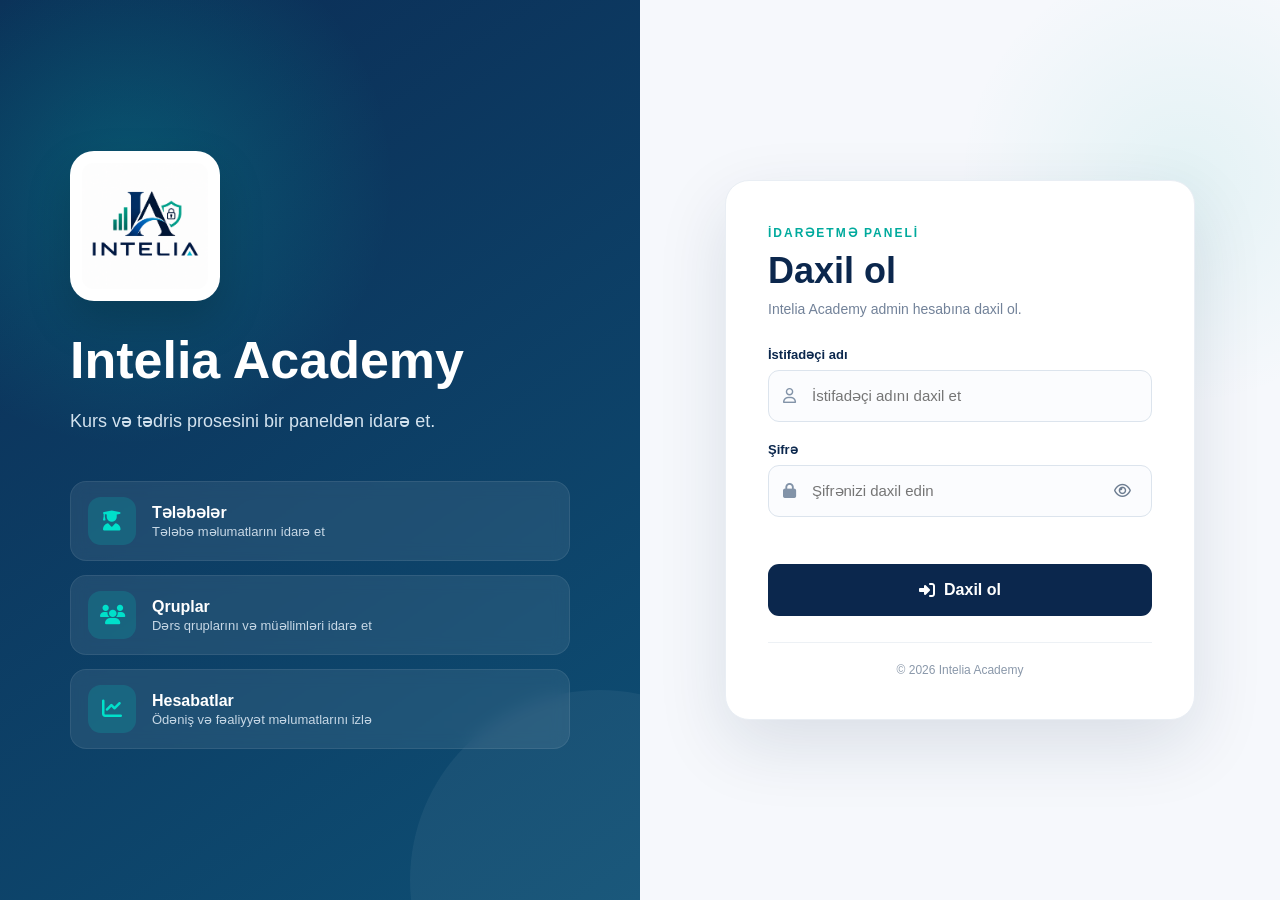
==== commit 9549d4fa: "Make login page homepage" ====
--- a/index.html
+++ b/index.html
@@ -3,6 +3,7 @@
 <head>
   <meta charset="UTF-8">
   <meta name="viewport" content="width=device-width, initial-scale=1.0">
+
   <title>Intelia Academy - Giriş</title>
 
   <link rel="stylesheet" href="./login.css">
@@ -19,24 +20,29 @@
 
     <section class="login-left">
 
-      <a href="./home.html" class="back-link">
-        <i class="fa-solid fa-arrow-left"></i>
-        Sayta qayıt
-      </a>
-
       <div class="brand-box">
-        <img src="./assets/logo.png" alt="Intelia Academy" class="login-logo">
-
-        <h1>Intelia Academy</h1>
+
+        <img
+          src="./assets/logo.png"
+          alt="Intelia Academy"
+          class="login-logo"
+        >
+
+        <h1>
+          Intelia Academy
+        </h1>
 
         <p>
           Kurs və tədris prosesini bir paneldən idarə et.
         </p>
+
       </div>
 
+
       <div class="feature-list">
 
         <div class="feature-item">
+
           <div class="feature-icon">
             <i class="fa-solid fa-user-graduate"></i>
           </div>
@@ -45,10 +51,12 @@
             <strong>Tələbələr</strong>
             <span>Tələbə məlumatlarını idarə et</span>
           </div>
+
         </div>
 
 
         <div class="feature-item">
+
           <div class="feature-icon">
             <i class="fa-solid fa-users"></i>
           </div>
@@ -57,10 +65,12 @@
             <strong>Qruplar</strong>
             <span>Dərs qruplarını və müəllimləri idarə et</span>
           </div>
+
         </div>
 
 
         <div class="feature-item">
+
           <div class="feature-icon">
             <i class="fa-solid fa-chart-line"></i>
           </div>
@@ -69,6 +79,7 @@
             <strong>Hesabatlar</strong>
             <span>Ödəniş və fəaliyyət məlumatlarını izlə</span>
           </div>
+
         </div>
 
       </div>
@@ -81,13 +92,19 @@
       <div class="login-card">
 
         <div class="login-heading">
-          <span>İDARƏETMƏ PANELİ</span>
-
-          <h2>Daxil ol</h2>
+
+          <span>
+            İDARƏETMƏ PANELİ
+          </span>
+
+          <h2>
+            Daxil ol
+          </h2>
 
           <p>
             Intelia Academy admin hesabına daxil ol.
           </p>
+
         </div>
 
 
@@ -148,10 +165,16 @@
           </div>
 
 
-          <p id="loginError" class="login-error"></p>
-
-
-          <button type="submit" class="login-button">
+          <p
+            id="loginError"
+            class="login-error"
+          ></p>
+
+
+          <button
+            type="submit"
+            class="login-button"
+          >
             <i class="fa-solid fa-right-to-bracket"></i>
             Daxil ol
           </button>
--- a/login.css
+++ b/login.css
@@ -21,12 +21,14 @@
   grid-template-columns: 1fr 1fr;
 }
 
+
 /* LEFT SIDE */
 
 .login-left {
   position: relative;
   padding: 45px 70px;
   color: white;
+
   background:
     radial-gradient(
       circle at 20% 20%,
@@ -38,6 +40,7 @@
       #0b2c55,
       #0e4f74
     );
+
   display: flex;
   flex-direction: column;
   justify-content: center;
@@ -55,23 +58,8 @@
   background: rgba(255, 255, 255, 0.05);
 }
 
-.back-link {
-  position: absolute;
-  top: 35px;
-  left: 45px;
-  display: inline-flex;
-  align-items: center;
-  gap: 8px;
-  color: #d9e8f3;
-  text-decoration: none;
-  font-weight: 700;
-  font-size: 14px;
-  z-index: 2;
-}
-
-.back-link:hover {
-  color: #00d4c1;
-}
+
+/* BRAND */
 
 .brand-box {
   position: relative;
@@ -103,6 +91,7 @@
   line-height: 1.7;
 }
 
+
 /* FEATURES */
 
 .feature-list {
@@ -110,6 +99,7 @@
   z-index: 2;
   margin-top: 45px;
   max-width: 540px;
+
   display: grid;
   gap: 14px;
 }
@@ -118,23 +108,34 @@
   display: flex;
   align-items: center;
   gap: 16px;
+
   padding: 15px 17px;
+
   border-radius: 16px;
+
   background: rgba(255, 255, 255, 0.08);
+
   border: 1px solid rgba(255, 255, 255, 0.08);
+
   backdrop-filter: blur(8px);
 }
 
 .feature-icon {
   width: 48px;
   height: 48px;
+
   flex-shrink: 0;
+
   border-radius: 13px;
+
   display: flex;
   align-items: center;
   justify-content: center;
+
   background: rgba(0, 212, 193, 0.18);
+
   color: #00e0ca;
+
   font-size: 20px;
 }
 
@@ -153,13 +154,16 @@
   margin-top: 2px;
 }
 
+
 /* RIGHT SIDE */
 
 .login-right {
   display: flex;
   align-items: center;
   justify-content: center;
+
   padding: 45px;
+
   background:
     radial-gradient(
       circle at 85% 20%,
@@ -171,31 +175,48 @@
 
 .login-card {
   width: min(470px, 100%);
+
   background: white;
+
   border-radius: 24px;
+
   padding: 42px;
-  box-shadow: 0 25px 70px rgba(15, 41, 76, 0.12);
+
+  box-shadow:
+    0 25px 70px rgba(15, 41, 76, 0.12);
+
   border: 1px solid #e9eef4;
 }
+
+
+/* LOGIN HEADING */
 
 .login-heading span {
   color: #00aa9d;
+
   font-size: 12px;
+
   font-weight: 900;
+
   letter-spacing: 2px;
 }
 
 .login-heading h2 {
   margin-top: 10px;
+
   font-size: 36px;
+
   line-height: 1.1;
 }
 
 .login-heading p {
   margin-top: 10px;
+
   color: #728299;
+
   font-size: 14px;
 }
+
 
 /* FORM */
 
@@ -209,54 +230,87 @@
 
 label {
   display: block;
+
   margin-bottom: 8px;
+
   color: #0b274d;
+
   font-size: 13px;
+
   font-weight: 800;
 }
 
 .input-wrap {
   position: relative;
-  display: flex;
+
+  display: flex;
+
   align-items: center;
 }
 
 .input-wrap > i {
   position: absolute;
+
   left: 15px;
+
   color: #8293a8;
+
   font-size: 15px;
 }
 
 input {
   width: 100%;
+
   height: 52px;
+
   padding: 0 48px 0 43px;
+
   border: 1px solid #dce4ed;
+
   border-radius: 11px;
+
   outline: none;
+
   background: #fbfcfe;
+
   color: #0b274d;
+
   font-size: 15px;
+
   transition: 0.2s;
 }
 
 input:focus {
   border-color: #00aa9d;
+
   background: white;
-  box-shadow: 0 0 0 4px rgba(0, 170, 157, 0.08);
-}
+
+  box-shadow:
+    0 0 0 4px rgba(0, 170, 157, 0.08);
+}
+
+
+/* PASSWORD */
 
 .password-toggle {
   position: absolute;
+
   right: 12px;
+
   width: 36px;
+
   height: 36px;
+
   border: none;
+
   border-radius: 8px;
+
   background: transparent;
+
   color: #6d7d91;
+
   cursor: pointer;
+
   font-size: 15px;
 }
 
@@ -265,29 +319,53 @@
   color: #0b274d;
 }
 
+
+/* ERROR */
+
 .login-error {
   min-height: 22px;
+
   margin-top: -5px;
+
   margin-bottom: 10px;
+
   color: #d63a49;
+
   font-size: 13px;
+
   font-weight: 700;
 }
+
+
+/* LOGIN BUTTON */
 
 .login-button {
   width: 100%;
+
   min-height: 52px;
+
   border: none;
+
   border-radius: 11px;
+
   background: #0b274d;
+
   color: white;
+
   font-size: 16px;
+
   font-weight: 800;
+
   cursor: pointer;
+
   display: inline-flex;
+
   align-items: center;
+
   justify-content: center;
+
   gap: 9px;
+
   transition: 0.25s;
 }
 
@@ -296,28 +374,37 @@
   transform: translateY(-1px);
 }
 
+
+/* FOOTER */
+
 .login-footer {
   margin-top: 26px;
+
   padding-top: 20px;
+
   border-top: 1px solid #edf1f5;
+
   text-align: center;
 }
 
 .login-footer p {
   color: #8a98aa;
+
   font-size: 12px;
 }
 
+
 /* RESPONSIVE */
 
 @media (max-width: 980px) {
+
   .login-page {
     grid-template-columns: 1fr;
   }
 
   .login-left {
     min-height: 520px;
-    padding: 80px 40px 50px;
+    padding: 60px 40px 50px;
   }
 
   .brand-box h1 {
@@ -327,15 +414,14 @@
   .login-right {
     padding: 60px 25px;
   }
-}
+
+}
+
 
 @media (max-width: 560px) {
+
   .login-left {
-    padding: 85px 22px 40px;
-  }
-
-  .back-link {
-    left: 22px;
+    padding: 55px 22px 40px;
   }
 
   .login-logo {
@@ -357,10 +443,12 @@
 
   .login-card {
     padding: 28px 20px;
+
     border-radius: 18px;
   }
 
   .login-heading h2 {
     font-size: 30px;
   }
+
 }
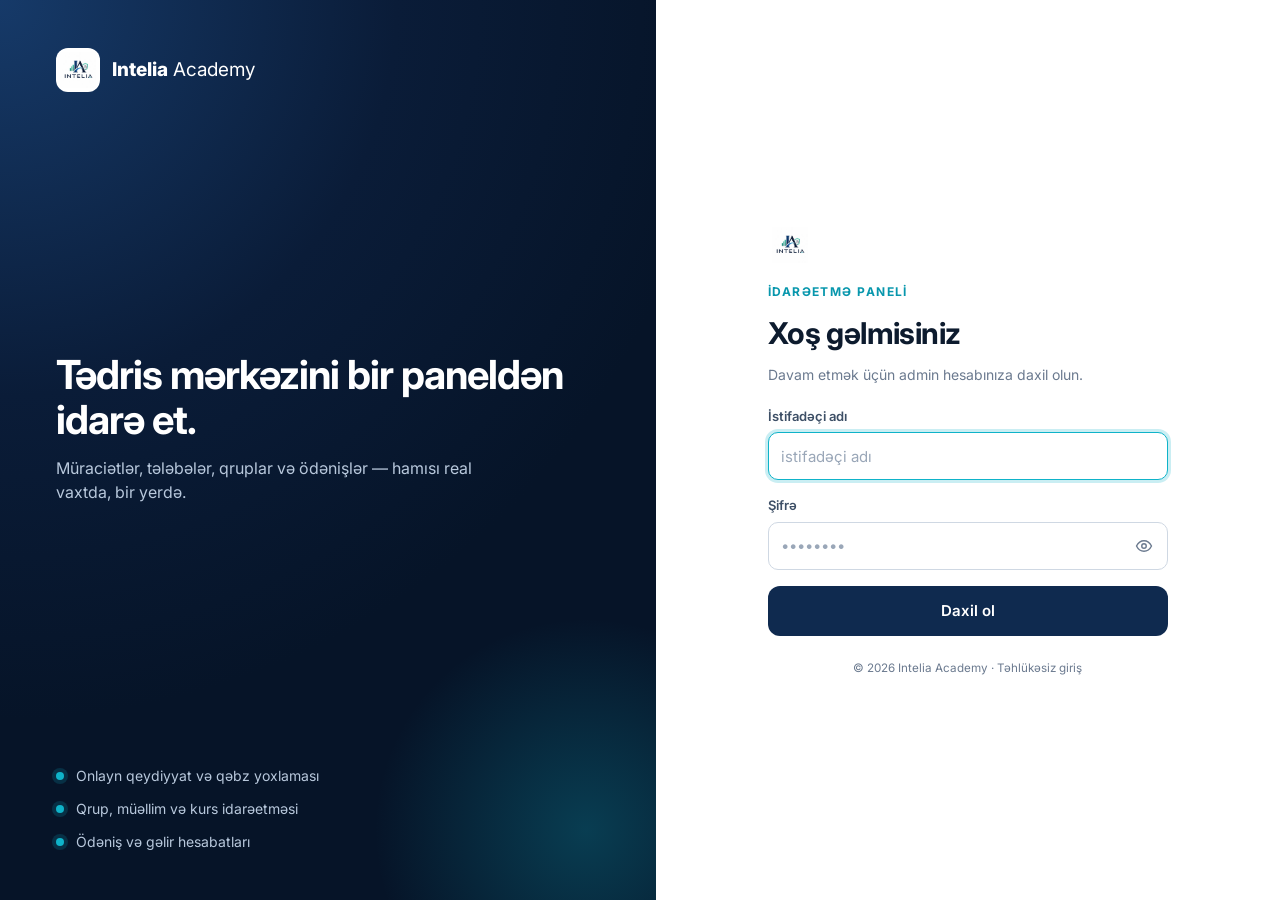
==== commit 36ba8a48: "Intelia Academy FastAPI qeydiyyat + admin sistemi (production) - FastAPI backend: qeydiyyat, admin p" ====
--- a/index.html
+++ b/index.html
@@ -3,199 +3,105 @@
 <head>
   <meta charset="UTF-8">
   <meta name="viewport" content="width=device-width, initial-scale=1.0">
-
-  <title>Intelia Academy - Giriş</title>
-
-  <link rel="stylesheet" href="./login.css">
-
-  <link
-    rel="stylesheet"
-    href="https://cdnjs.cloudflare.com/ajax/libs/font-awesome/6.5.2/css/all.min.css"
-  >
+  <meta name="theme-color" content="#0a1c38">
+  <meta name="robots" content="noindex, nofollow">
+  <title>Admin Panel — Intelia Academy</title>
+  <link rel="icon" type="image/png" href="assets/logo.png">
+  <link rel="preconnect" href="https://fonts.googleapis.com">
+  <link rel="preconnect" href="https://fonts.gstatic.com" crossorigin>
+  <link href="https://fonts.googleapis.com/css2?family=Inter:wght@400;500;600;700;800&display=swap" rel="stylesheet">
+  <link rel="stylesheet" href="common.css">
+  <link rel="stylesheet" href="style.css">
 </head>
-
 <body>
 
-  <div class="login-page">
+<!-- ============ LOGIN ============ -->
+<div id="loginPage" class="login-page hidden">
+  <section class="login-brand">
+    <div class="login-brand-inner">
+      <div class="brand-row">
+        <span class="logo-chip"><img src="assets/logo.png" alt=""></span>
+        <span><b>Intelia</b> Academy</span>
+      </div>
+      <div>
+        <h1>Tədris mərkəzini bir paneldən idarə et.</h1>
+        <p>Müraciətlər, tələbələr, qruplar və ödənişlər — hamısı real vaxtda, bir yerdə.</p>
+      </div>
+      <ul class="login-points">
+        <li>Onlayn qeydiyyat və qəbz yoxlaması</li>
+        <li>Qrup, müəllim və kurs idarəetməsi</li>
+        <li>Ödəniş və gəlir hesabatları</li>
+      </ul>
+    </div>
+  </section>
 
-    <section class="login-left">
+  <section class="login-panel">
+    <form class="login-box" id="loginForm" novalidate>
+      <span class="logo-chip mobile-only"><img src="assets/logo.png" alt="Intelia Academy"></span>
+      <span class="eyebrow">İdarəetmə paneli</span>
+      <h2>Xoş gəlmisiniz</h2>
+      <p class="muted">Davam etmək üçün admin hesabınıza daxil olun.</p>
 
-      <div class="brand-box">
-
-        <img
-          src="./assets/logo.png"
-          alt="Intelia Academy"
-          class="login-logo"
-        >
-
-        <h1>
-          Intelia Academy
-        </h1>
-
-        <p>
-          Kurs və tədris prosesini bir paneldən idarə et.
-        </p>
-
+      <div class="field">
+        <label for="username">İstifadəçi adı</label>
+        <input class="input input-lg" id="username" name="username" autocomplete="username" autocapitalize="none" spellcheck="false" placeholder="istifadəçi adı" required>
+      </div>
+      <div class="field">
+        <label for="password">Şifrə</label>
+        <div class="password-wrap">
+          <input class="input input-lg" id="password" name="password" type="password" autocomplete="current-password" placeholder="••••••••" required>
+          <button type="button" class="pw-toggle" id="pwToggle" aria-label="Şifrəni göstər"></button>
+        </div>
       </div>
 
+      <div id="loginError"></div>
 
-      <div class="feature-list">
+      <button class="btn btn-dark btn-lg btn-block" id="loginBtn" type="submit">Daxil ol</button>
+      <small class="login-foot">© <span class="year"></span> Intelia Academy · Təhlükəsiz giriş</small>
+    </form>
+  </section>
+</div>
 
-        <div class="feature-item">
+<!-- ============ APP ============ -->
+<div id="app" class="app hidden">
 
-          <div class="feature-icon">
-            <i class="fa-solid fa-user-graduate"></i>
-          </div>
+  <aside class="sidebar" id="sidebar">
+    <div class="brand">
+      <span class="logo-chip"><img src="assets/logo.png" alt=""></span>
+      <div><b>Intelia</b><small>Academy CRM</small></div>
+    </div>
 
-          <div>
-            <strong>Tələbələr</strong>
-            <span>Tələbə məlumatlarını idarə et</span>
-          </div>
+    <nav class="nav" id="nav"></nav>
 
+    <div class="sidebar-foot">
+      <button class="nav-item" id="logoutBtn" type="button"></button>
+    </div>
+  </aside>
+  <div class="sidebar-backdrop" id="backdrop"></div>
+
+  <main class="main">
+    <header class="topbar">
+      <button class="btn btn-ghost btn-icon menu-btn" id="menuBtn" type="button" aria-label="Menyu"></button>
+      <div class="topbar-title">
+        <h1 id="pageTitle">Dashboard</h1>
+        <p id="pageSub"></p>
+      </div>
+      <div class="topbar-actions">
+        <button class="btn btn-outline btn-sm hide-sm" id="copyLinkBtn" type="button"></button>
+        <div class="admin-chip">
+          <div class="avatar" id="adminAvatar">A</div>
+          <div class="hide-sm"><b id="adminName">Admin</b><small id="adminRole"></small></div>
         </div>
+      </div>
+    </header>
 
+    <div id="content" class="content"></div>
+  </main>
+</div>
 
-        <div class="feature-item">
+<div id="modalRoot"></div>
 
-          <div class="feature-icon">
-            <i class="fa-solid fa-users"></i>
-          </div>
-
-          <div>
-            <strong>Qruplar</strong>
-            <span>Dərs qruplarını və müəllimləri idarə et</span>
-          </div>
-
-        </div>
-
-
-        <div class="feature-item">
-
-          <div class="feature-icon">
-            <i class="fa-solid fa-chart-line"></i>
-          </div>
-
-          <div>
-            <strong>Hesabatlar</strong>
-            <span>Ödəniş və fəaliyyət məlumatlarını izlə</span>
-          </div>
-
-        </div>
-
-      </div>
-
-    </section>
-
-
-    <section class="login-right">
-
-      <div class="login-card">
-
-        <div class="login-heading">
-
-          <span>
-            İDARƏETMƏ PANELİ
-          </span>
-
-          <h2>
-            Daxil ol
-          </h2>
-
-          <p>
-            Intelia Academy admin hesabına daxil ol.
-          </p>
-
-        </div>
-
-
-        <form id="loginForm">
-
-          <div class="form-group">
-
-            <label for="username">
-              İstifadəçi adı
-            </label>
-
-            <div class="input-wrap">
-
-              <i class="fa-regular fa-user"></i>
-
-              <input
-                id="username"
-                type="text"
-                placeholder="İstifadəçi adını daxil et"
-                autocomplete="username"
-                required
-              >
-
-            </div>
-
-          </div>
-
-
-          <div class="form-group">
-
-            <label for="password">
-              Şifrə
-            </label>
-
-            <div class="input-wrap">
-
-              <i class="fa-solid fa-lock"></i>
-
-              <input
-                id="password"
-                type="password"
-                placeholder="Şifrənizi daxil edin"
-                autocomplete="current-password"
-                required
-              >
-
-              <button
-                type="button"
-                id="togglePassword"
-                class="password-toggle"
-                aria-label="Şifrəni göstər"
-              >
-                <i class="fa-regular fa-eye"></i>
-              </button>
-
-            </div>
-
-          </div>
-
-
-          <p
-            id="loginError"
-            class="login-error"
-          ></p>
-
-
-          <button
-            type="submit"
-            class="login-button"
-          >
-            <i class="fa-solid fa-right-to-bracket"></i>
-            Daxil ol
-          </button>
-
-        </form>
-
-
-        <div class="login-footer">
-          <p>
-            © 2026 Intelia Academy
-          </p>
-        </div>
-
-      </div>
-
-    </section>
-
-  </div>
-
-
-  <script src="./login.js"></script>
-
+<script src="common.js"></script>
+<script src="script.js"></script>
 </body>
-</html>+</html>
--- a/common.css
+++ b/common.css
@@ -0,0 +1,183 @@
+/* Intelia Academy — ortaq dizayn sistemi (admin panel + qeydiyyat) */
+
+:root {
+  --navy-950: #061428;
+  --navy-900: #0a1c38;
+  --navy-800: #0f2a4f;
+  --navy-700: #163a69;
+  --blue-600: #1f4fa0;
+  --cyan-700: #0a7f92;
+  --cyan-600: #0897ad;
+  --cyan-500: #0fb3c9;
+  --cyan-100: #d5f4f8;
+  --cyan-50: #ecfafc;
+  --green-600: #138a68;
+  --green-50: #e7f6f0;
+  --amber-600: #b26b00;
+  --amber-50: #fff5e0;
+  --red-600: #c7354d;
+  --red-50: #fdecef;
+  --violet-600: #5a4fcf;
+  --violet-50: #efedfd;
+
+  --bg: #f3f6fa;
+  --surface: #ffffff;
+  --surface-2: #f7f9fc;
+  --border: #e2e8f0;
+  --border-strong: #cfd8e3;
+  --text: #0d1b2e;
+  --text-2: #3d4f66;
+  --muted: #6b7a8f;
+
+  --radius-sm: 8px;
+  --radius: 12px;
+  --radius-lg: 16px;
+  --shadow-sm: 0 1px 2px rgba(10, 28, 56, .06);
+  --shadow: 0 1px 3px rgba(10, 28, 56, .06), 0 8px 24px rgba(10, 28, 56, .06);
+  --shadow-lg: 0 24px 64px rgba(6, 20, 40, .22);
+  --ring: 0 0 0 3px rgba(15, 179, 201, .22);
+
+  --font: "Inter", "Segoe UI", system-ui, -apple-system, Roboto, Arial, sans-serif;
+}
+
+*, *::before, *::after { box-sizing: border-box; }
+
+html { -webkit-text-size-adjust: 100%; }
+
+body {
+  margin: 0;
+  font-family: var(--font);
+  font-size: 14px;
+  line-height: 1.5;
+  color: var(--text);
+  background: var(--bg);
+  -webkit-font-smoothing: antialiased;
+}
+
+button, input, select, textarea { font: inherit; color: inherit; }
+img { max-width: 100%; display: block; }
+a { color: var(--cyan-700); text-decoration: none; }
+a:hover { text-decoration: underline; }
+.hidden { display: none !important; }
+.sr-only { position: absolute; width: 1px; height: 1px; overflow: hidden; clip: rect(0 0 0 0); white-space: nowrap; }
+
+.icon { width: 18px; height: 18px; flex-shrink: 0; stroke: currentColor; fill: none; stroke-width: 1.9; stroke-linecap: round; stroke-linejoin: round; }
+.icon-sm { width: 15px; height: 15px; }
+.icon-lg { width: 22px; height: 22px; }
+
+/* ---------- Buttons ---------- */
+
+.btn {
+  display: inline-flex; align-items: center; justify-content: center; gap: 8px;
+  height: 40px; padding: 0 16px;
+  border-radius: 10px; border: 1px solid transparent;
+  font-weight: 600; font-size: 14px; white-space: nowrap;
+  cursor: pointer; transition: background .15s, border-color .15s, box-shadow .15s, color .15s;
+  text-decoration: none !important;
+}
+.btn:focus-visible { outline: none; box-shadow: var(--ring); }
+.btn:disabled { opacity: .55; cursor: not-allowed; }
+.btn-primary { background: var(--cyan-600); color: #fff; }
+.btn-primary:hover:not(:disabled) { background: var(--cyan-700); }
+.btn-dark { background: var(--navy-800); color: #fff; }
+.btn-dark:hover:not(:disabled) { background: var(--navy-700); }
+.btn-outline { background: var(--surface); border-color: var(--border-strong); color: var(--text-2); }
+.btn-outline:hover:not(:disabled) { background: var(--surface-2); border-color: var(--muted); color: var(--text); }
+.btn-ghost { background: transparent; color: var(--text-2); }
+.btn-ghost:hover:not(:disabled) { background: var(--surface-2); color: var(--text); }
+.btn-success { background: var(--green-600); color: #fff; }
+.btn-success:hover:not(:disabled) { background: #0f7356; }
+.btn-danger { background: var(--red-600); color: #fff; }
+.btn-danger:hover:not(:disabled) { background: #a92a40; }
+.btn-danger-soft { background: var(--red-50); color: var(--red-600); }
+.btn-danger-soft:hover:not(:disabled) { background: #f9d9df; }
+.btn-sm { height: 32px; padding: 0 11px; font-size: 13px; border-radius: 8px; gap: 6px; }
+.btn-lg { height: 50px; padding: 0 22px; font-size: 15px; border-radius: 12px; }
+.btn-block { width: 100%; }
+.btn-icon { width: 34px; height: 34px; padding: 0; border-radius: 8px; }
+
+.spinner {
+  width: 16px; height: 16px; border-radius: 50%;
+  border: 2px solid currentColor; border-right-color: transparent;
+  animation: spin .7s linear infinite; display: inline-block;
+}
+@keyframes spin { to { transform: rotate(360deg); } }
+
+/* ---------- Forms ---------- */
+
+.field { display: flex; flex-direction: column; gap: 6px; min-width: 0; }
+.field > label, .label { font-size: 13px; font-weight: 600; color: var(--text-2); }
+.field .req { color: var(--red-600); }
+.hint { font-size: 12px; color: var(--muted); }
+
+.input, .select, .textarea {
+  width: 100%; height: 42px; padding: 0 12px;
+  background: var(--surface); border: 1px solid var(--border-strong); border-radius: 10px;
+  outline: none; transition: border-color .15s, box-shadow .15s; font-size: 14px;
+}
+.textarea { height: auto; min-height: 90px; padding: 10px 12px; resize: vertical; }
+.select {
+  appearance: none; padding-right: 34px; cursor: pointer;
+  background-image: url("data:image/svg+xml,%3Csvg xmlns='http://www.w3.org/2000/svg' width='12' height='12' viewBox='0 0 24 24' fill='none' stroke='%236b7a8f' stroke-width='2.4' stroke-linecap='round' stroke-linejoin='round'%3E%3Cpath d='m6 9 6 6 6-6'/%3E%3C/svg%3E");
+  background-repeat: no-repeat; background-position: right 12px center;
+}
+.input:focus, .select:focus, .textarea:focus { border-color: var(--cyan-500); box-shadow: var(--ring); }
+.input::placeholder, .textarea::placeholder { color: #9aa7b8; }
+.field.invalid .input, .field.invalid .select, .field.invalid .textarea { border-color: var(--red-600); }
+.field.invalid .input:focus, .field.invalid .select:focus { box-shadow: 0 0 0 3px rgba(199, 53, 77, .16); }
+.field-error { font-size: 12px; color: var(--red-600); min-height: 0; }
+.field-error:empty { display: none; }
+
+.form-grid { display: grid; grid-template-columns: repeat(2, minmax(0, 1fr)); gap: 16px; }
+.form-grid .full { grid-column: 1 / -1; }
+
+.switch { display: inline-flex; align-items: center; gap: 10px; cursor: pointer; user-select: none; font-weight: 500; }
+.switch input { position: absolute; opacity: 0; pointer-events: none; }
+.switch .track { width: 38px; height: 22px; border-radius: 99px; background: var(--border-strong); position: relative; transition: background .15s; flex-shrink: 0; }
+.switch .track::after { content: ""; position: absolute; top: 3px; left: 3px; width: 16px; height: 16px; border-radius: 50%; background: #fff; box-shadow: var(--shadow-sm); transition: transform .15s; }
+.switch input:checked + .track { background: var(--cyan-600); }
+.switch input:checked + .track::after { transform: translateX(16px); }
+.switch input:focus-visible + .track { box-shadow: var(--ring); }
+
+.alert { display: flex; gap: 10px; align-items: flex-start; padding: 12px 14px; border-radius: 10px; font-size: 13.5px; }
+.alert-error { background: var(--red-50); color: #8e1f33; }
+.alert-info { background: var(--cyan-50); color: #075a68; }
+.alert-success { background: var(--green-50); color: #0c5c45; }
+.alert-warning { background: var(--amber-50); color: #7a4a00; }
+
+/* ---------- Badges ---------- */
+
+.badge {
+  display: inline-flex; align-items: center; gap: 6px;
+  height: 24px; padding: 0 10px; border-radius: 99px;
+  font-size: 12px; font-weight: 600; white-space: nowrap;
+  background: var(--surface-2); color: var(--text-2);
+}
+.badge::before { content: ""; width: 6px; height: 6px; border-radius: 50%; background: currentColor; opacity: .85; }
+.badge.no-dot::before { display: none; }
+.badge-cyan { background: var(--cyan-50); color: var(--cyan-700); }
+.badge-blue { background: #e9f0fb; color: var(--blue-600); }
+.badge-violet { background: var(--violet-50); color: var(--violet-600); }
+.badge-green { background: var(--green-50); color: var(--green-600); }
+.badge-amber { background: var(--amber-50); color: var(--amber-600); }
+.badge-red { background: var(--red-50); color: var(--red-600); }
+.badge-gray { background: #eef1f5; color: var(--muted); }
+
+/* ---------- Toast ---------- */
+
+.toast-stack { position: fixed; z-index: 1000; right: 20px; bottom: 20px; display: flex; flex-direction: column; gap: 10px; max-width: calc(100vw - 32px); }
+.toast {
+  display: flex; align-items: center; gap: 10px; min-width: 260px; max-width: 420px;
+  padding: 12px 16px; border-radius: 12px; background: var(--navy-900); color: #fff;
+  box-shadow: var(--shadow-lg); font-size: 14px; animation: toast-in .2s ease-out;
+}
+.toast.success .icon { color: #4fd1a8; }
+.toast.error { background: #6e1426; }
+.toast.error .icon { color: #ffb3c0; }
+@keyframes toast-in { from { opacity: 0; transform: translateY(8px); } }
+
+@media (max-width: 640px) {
+  .form-grid { grid-template-columns: 1fr; }
+  .toast-stack { left: 16px; right: 16px; bottom: 16px; }
+  .toast { min-width: 0; max-width: none; }
+}
--- a/style.css
+++ b/style.css
@@ -0,0 +1,359 @@
+/* Intelia Academy — admin panel */
+
+.muted { color: var(--muted); }
+.mobile-only { display: none; }
+.logo-chip { width: 44px; height: 44px; border-radius: 12px; background: #fff; display: grid; place-items: center; padding: 4px; flex-shrink: 0; }
+.logo-chip img { width: 100%; height: 100%; object-fit: contain; }
+.eyebrow { font-size: 12px; font-weight: 700; letter-spacing: .12em; text-transform: uppercase; color: var(--cyan-600); }
+
+/* ================= LOGIN ================= */
+
+.login-page { min-height: 100vh; display: grid; grid-template-columns: 1.05fr 1fr; background: var(--surface); }
+.login-brand {
+  position: relative; overflow: hidden; color: #b8c8dc;
+  background: radial-gradient(110% 80% at 0% 0%, #163a69 0%, var(--navy-900) 55%, var(--navy-950) 100%);
+}
+.login-brand::after { content: ""; position: absolute; right: -160px; bottom: -160px; width: 460px; height: 460px; border-radius: 50%; background: radial-gradient(circle, rgba(15, 179, 201, .26), transparent 65%); }
+.login-brand-inner { position: relative; z-index: 1; height: 100%; display: flex; flex-direction: column; justify-content: space-between; gap: 48px; padding: 48px 56px; max-width: 640px; }
+.brand-row { display: flex; align-items: center; gap: 12px; color: #fff; font-size: 19px; }
+.brand-row b { font-weight: 800; }
+.login-brand h1 { color: #fff; font-size: 40px; line-height: 1.12; letter-spacing: -.025em; margin: 0 0 14px; }
+.login-brand p { font-size: 16px; margin: 0; max-width: 460px; }
+.login-points { list-style: none; padding: 0; margin: 0; display: grid; gap: 12px; }
+.login-points li { display: flex; align-items: center; gap: 12px; }
+.login-points li::before { content: ""; width: 8px; height: 8px; border-radius: 50%; background: var(--cyan-500); box-shadow: 0 0 0 4px rgba(15, 179, 201, .18); }
+
+.login-panel { display: grid; place-items: center; padding: 40px 24px; }
+.login-box { width: min(400px, 100%); display: flex; flex-direction: column; gap: 16px; }
+.login-box h2 { font-size: 30px; letter-spacing: -.02em; margin: -6px 0 -8px; }
+.login-box p { margin: 0 0 6px; }
+.input-lg { height: 48px; font-size: 15px; }
+.password-wrap { position: relative; }
+.password-wrap .input { padding-right: 48px; }
+.pw-toggle { position: absolute; right: 6px; top: 50%; transform: translateY(-50%); width: 36px; height: 36px; border: 0; background: transparent; border-radius: 8px; color: var(--muted); cursor: pointer; display: grid; place-items: center; }
+.pw-toggle:hover { background: var(--surface-2); color: var(--text); }
+.login-foot { text-align: center; color: var(--muted); margin-top: 8px; }
+#loginError:empty { display: none; }
+
+/* ================= LAYOUT ================= */
+
+.app { min-height: 100vh; display: flex; }
+
+.sidebar {
+  width: 256px; flex-shrink: 0; height: 100vh; position: sticky; top: 0;
+  display: flex; flex-direction: column;
+  background: linear-gradient(180deg, var(--navy-900) 0%, var(--navy-950) 100%);
+  color: #b3c3d7; padding: 18px 14px; overflow-y: auto; z-index: 40;
+}
+.brand { display: flex; align-items: center; gap: 12px; padding: 4px 8px 18px; border-bottom: 1px solid rgba(255, 255, 255, .07); margin-bottom: 14px; }
+.brand .logo-chip { width: 40px; height: 40px; border-radius: 10px; }
+.brand b { display: block; color: #fff; font-size: 17px; font-weight: 800; line-height: 1.2; }
+.brand small { color: #7f93ad; font-size: 12px; }
+
+.nav { display: flex; flex-direction: column; gap: 2px; }
+.nav-label { font-size: 11px; font-weight: 700; letter-spacing: .1em; text-transform: uppercase; color: #5f7593; padding: 14px 12px 6px; }
+.nav-item {
+  display: flex; align-items: center; gap: 12px; width: 100%;
+  padding: 0 12px; height: 40px; border: 0; border-radius: 9px;
+  background: transparent; color: #b3c3d7; font-size: 14px; font-weight: 500; text-align: left;
+  cursor: pointer; text-decoration: none !important; transition: background .15s, color .15s;
+}
+.nav-item:hover { background: rgba(255, 255, 255, .06); color: #fff; }
+.nav-item.active { background: rgba(15, 179, 201, .14); color: #fff; box-shadow: inset 3px 0 0 var(--cyan-500); }
+.nav-item.active .icon { color: var(--cyan-500); }
+.nav-item .count { margin-left: auto; min-width: 22px; height: 20px; padding: 0 7px; border-radius: 99px; background: var(--cyan-500); color: var(--navy-950); font-size: 11.5px; font-weight: 800; display: grid; place-items: center; }
+.nav-item .count.warn { background: #f5b544; }
+.sidebar-foot { margin-top: auto; padding-top: 14px; border-top: 1px solid rgba(255, 255, 255, .07); }
+.sidebar-backdrop { display: none; }
+
+.main { flex: 1; min-width: 0; display: flex; flex-direction: column; }
+.topbar {
+  position: sticky; top: 0; z-index: 30; display: flex; align-items: center; gap: 14px;
+  padding: 14px 32px; background: rgba(243, 246, 250, .88); backdrop-filter: blur(10px);
+  border-bottom: 1px solid var(--border);
+}
+.menu-btn { display: none; }
+.topbar-title { flex: 1; min-width: 0; }
+.topbar-title h1 { font-size: 20px; margin: 0; letter-spacing: -.01em; line-height: 1.3; }
+.topbar-title p { margin: 0; font-size: 13px; color: var(--muted); white-space: nowrap; overflow: hidden; text-overflow: ellipsis; }
+.topbar-actions { display: flex; align-items: center; gap: 12px; }
+.admin-chip { display: flex; align-items: center; gap: 10px; padding: 4px 12px 4px 4px; border-radius: 99px; background: var(--surface); border: 1px solid var(--border); }
+.admin-chip b { display: block; font-size: 13px; line-height: 1.2; }
+.admin-chip small { font-size: 11.5px; color: var(--muted); }
+.avatar { width: 34px; height: 34px; border-radius: 50%; display: grid; place-items: center; background: linear-gradient(135deg, var(--cyan-500), var(--blue-600)); color: #fff; font-weight: 700; font-size: 13px; flex-shrink: 0; }
+.avatar.soft { background: var(--cyan-50); color: var(--cyan-700); }
+
+.content { padding: 26px 32px 48px; max-width: 1440px; width: 100%; }
+
+/* ================= GENERIC ================= */
+
+.panel { background: var(--surface); border: 1px solid var(--border); border-radius: var(--radius-lg); box-shadow: var(--shadow-sm); min-width: 0; }
+.panel-head { display: flex; align-items: center; justify-content: space-between; gap: 12px; padding: 16px 20px; border-bottom: 1px solid var(--border); }
+.panel-head h3 { margin: 0; font-size: 15px; }
+.panel-head p { margin: 2px 0 0; font-size: 12.5px; color: var(--muted); }
+.panel-body { padding: 20px; }
+
+.toolbar { display: flex; flex-wrap: wrap; align-items: center; gap: 10px; margin-bottom: 16px; }
+.toolbar .grow { flex: 1; }
+.search-box { position: relative; flex: 1 1 260px; max-width: 420px; }
+.search-box .icon { position: absolute; left: 12px; top: 50%; transform: translateY(-50%); color: var(--muted); width: 17px; height: 17px; }
+.search-box .input { padding-left: 38px; }
+.toolbar .select { width: auto; min-width: 150px; max-width: 220px; }
+
+.tabs { display: flex; gap: 4px; padding: 4px; background: #e9eef5; border-radius: 11px; overflow-x: auto; scrollbar-width: none; max-width: 100%; }
+.tabs::-webkit-scrollbar { display: none; }
+.tab { height: 32px; padding: 0 12px; border: 0; border-radius: 8px; background: transparent; color: var(--text-2); font-weight: 600; font-size: 13px; cursor: pointer; white-space: nowrap; display: inline-flex; align-items: center; gap: 6px; }
+.tab:hover { color: var(--text); }
+.tab.active { background: var(--surface); color: var(--text); box-shadow: var(--shadow-sm); }
+.tab .n { font-size: 11.5px; color: var(--muted); font-weight: 700; }
+
+/* Table */
+.table-wrap { overflow-x: auto; -webkit-overflow-scrolling: touch; }
+table.table { width: 100%; border-collapse: collapse; font-size: 13.5px; }
+.table th { text-align: left; font-size: 11.5px; font-weight: 700; letter-spacing: .05em; text-transform: uppercase; color: var(--muted); padding: 11px 16px; background: var(--surface-2); border-bottom: 1px solid var(--border); white-space: nowrap; }
+.table td { padding: 12px 16px; border-bottom: 1px solid #edf1f6; vertical-align: middle; }
+.table tbody tr:last-child td { border-bottom: 0; }
+.table tbody tr { transition: background .1s; }
+.table tbody tr.clickable { cursor: pointer; }
+.table tbody tr:hover { background: #f8fafd; }
+.table .num { text-align: right; font-variant-numeric: tabular-nums; white-space: nowrap; }
+.table .actions { text-align: right; white-space: nowrap; }
+.table .actions .btn + .btn { margin-left: 4px; }
+.cell-main { display: flex; align-items: center; gap: 10px; min-width: 0; }
+.cell-main b { display: block; font-weight: 600; white-space: nowrap; }
+.cell-main small, .sub { display: block; color: var(--muted); font-size: 12px; white-space: nowrap; }
+.table td.sub { display: table-cell; }
+.nowrap { white-space: nowrap; }
+
+.status-select { height: 30px; font-size: 12.5px; font-weight: 600; border-radius: 99px; padding: 0 30px 0 12px; background-position: right 10px center; width: auto; min-width: 150px; }
+
+.empty { padding: 48px 20px; text-align: center; color: var(--muted); }
+.empty .icon { width: 34px; height: 34px; margin: 0 auto 10px; color: var(--cyan-600); background: var(--cyan-50); border-radius: 12px; padding: 7px; }
+.empty b { display: block; color: var(--text); font-size: 15px; margin-bottom: 4px; }
+.empty .btn { margin-top: 14px; }
+
+.pagination { display: flex; align-items: center; justify-content: space-between; gap: 12px; padding: 12px 16px; border-top: 1px solid var(--border); font-size: 13px; color: var(--muted); flex-wrap: wrap; }
+.pagination .pager { display: flex; gap: 6px; align-items: center; }
+
+.skeleton { background: linear-gradient(90deg, #edf1f6 25%, #f6f8fb 50%, #edf1f6 75%); background-size: 200% 100%; animation: shimmer 1.2s infinite; border-radius: 8px; }
+@keyframes shimmer { to { background-position: -200% 0; } }
+
+/* ================= DASHBOARD ================= */
+
+.welcome { display: flex; align-items: center; justify-content: space-between; gap: 20px; padding: 22px 24px; border-radius: var(--radius-lg); margin-bottom: 20px; color: #c3d2e4;
+  background: radial-gradient(120% 140% at 100% 0%, rgba(15, 179, 201, .35) 0%, transparent 45%), linear-gradient(135deg, var(--navy-900), var(--navy-700)); }
+.welcome h2 { color: #fff; margin: 0 0 4px; font-size: 21px; letter-spacing: -.01em; }
+.welcome p { margin: 0; font-size: 13.5px; }
+.welcome .link-box { display: flex; align-items: center; gap: 8px; background: rgba(255, 255, 255, .08); border: 1px solid rgba(255, 255, 255, .12); border-radius: 12px; padding: 6px 6px 6px 14px; min-width: 0; }
+.welcome .link-box code { color: #fff; font-family: inherit; font-size: 13px; white-space: nowrap; overflow: hidden; text-overflow: ellipsis; }
+.welcome .btn-outline { background: #fff; border-color: #fff; color: var(--navy-900); }
+
+.kpis { display: grid; grid-template-columns: repeat(4, minmax(0, 1fr)); gap: 16px; margin-bottom: 20px; }
+.kpi { background: var(--surface); border: 1px solid var(--border); border-radius: var(--radius-lg); padding: 18px; display: flex; flex-direction: column; gap: 12px; box-shadow: var(--shadow-sm); text-decoration: none !important; color: inherit; transition: border-color .15s, transform .15s; }
+a.kpi:hover { border-color: var(--cyan-500); transform: translateY(-1px); }
+.kpi-top { display: flex; justify-content: space-between; align-items: center; color: var(--muted); font-size: 13px; font-weight: 600; }
+.kpi-icon { width: 36px; height: 36px; border-radius: 10px; display: grid; place-items: center; background: var(--cyan-50); color: var(--cyan-700); }
+.kpi-icon.navy { background: #e8eef7; color: var(--navy-700); }
+.kpi-icon.amber { background: var(--amber-50); color: var(--amber-600); }
+.kpi-icon.green { background: var(--green-50); color: var(--green-600); }
+.kpi-value { font-size: 28px; font-weight: 800; letter-spacing: -.02em; line-height: 1; font-variant-numeric: tabular-nums; }
+.kpi-sub { font-size: 12.5px; color: var(--muted); }
+
+.grid-2 { display: grid; grid-template-columns: repeat(2, minmax(0, 1fr)); gap: 20px; }
+.grid-3 { display: grid; grid-template-columns: repeat(3, minmax(0, 1fr)); gap: 16px; }
+
+/* ================= CARDS (bank) ================= */
+
+.bank-grid { display: grid; grid-template-columns: repeat(auto-fill, minmax(290px, 1fr)); gap: 18px; }
+.bank-tile { border-radius: 18px; overflow: hidden; background: var(--surface); border: 1px solid var(--border); box-shadow: var(--shadow-sm); }
+.bank-face { position: relative; padding: 20px; min-height: 170px; color: #fff; display: flex; flex-direction: column; justify-content: space-between;
+  background: radial-gradient(120% 120% at 100% 0%, rgba(15, 179, 201, .45), transparent 55%), linear-gradient(135deg, var(--navy-800), var(--navy-950)); }
+.bank-tile.inactive .bank-face { filter: grayscale(.9); opacity: .7; }
+.bank-face .top { display: flex; justify-content: space-between; align-items: center; font-weight: 700; }
+.bank-face .chip { width: 38px; height: 28px; border-radius: 6px; background: linear-gradient(135deg, #f5d38a, #c99a3b); opacity: .9; }
+.bank-face .number { font-size: 19px; letter-spacing: .1em; font-weight: 600; font-variant-numeric: tabular-nums; }
+.bank-face .holder { font-size: 12px; text-transform: uppercase; letter-spacing: .08em; color: #b9cbe0; }
+.bank-meta { display: flex; justify-content: space-between; align-items: center; gap: 10px; padding: 12px 14px; }
+.bank-meta .stats { font-size: 12.5px; color: var(--muted); }
+
+/* ================= GROUPS ================= */
+
+.group-grid { display: grid; grid-template-columns: repeat(auto-fill, minmax(310px, 1fr)); gap: 18px; }
+.group-card { display: flex; flex-direction: column; }
+.group-card .gc-head { padding: 16px 18px 12px; display: flex; justify-content: space-between; gap: 10px; align-items: flex-start; }
+.group-card h4 { margin: 0; font-size: 16px; }
+.group-card .gc-course { color: var(--cyan-700); font-size: 12.5px; font-weight: 600; }
+.group-card .gc-body { padding: 0 18px 14px; display: grid; gap: 8px; font-size: 13px; color: var(--text-2); }
+.group-card .gc-row { display: flex; align-items: center; gap: 8px; }
+.group-card .gc-row .icon { width: 15px; height: 15px; color: var(--muted); }
+.day-chips { display: flex; flex-wrap: wrap; gap: 5px; }
+.day-chip { font-size: 11.5px; font-weight: 600; padding: 2px 8px; border-radius: 99px; background: #eef3f9; color: var(--navy-700); }
+.meter { height: 6px; border-radius: 99px; background: #edf1f6; overflow: hidden; }
+.meter span { display: block; height: 100%; border-radius: 99px; background: var(--cyan-600); }
+.meter.full span { background: var(--amber-600); }
+.group-card .gc-foot { margin-top: auto; display: flex; gap: 6px; padding: 12px 14px; border-top: 1px solid var(--border); align-items: center; }
+.group-card .gc-foot .links { margin-right: auto; display: flex; gap: 6px; }
+.link-pill { width: 30px; height: 30px; border-radius: 8px; display: grid; place-items: center; background: var(--surface-2); color: var(--muted); }
+.link-pill.wa { background: #e6f6ec; color: #1f9d57; }
+.link-pill.tg { background: #e5f2fa; color: #2489c7; }
+.link-pill .icon { width: 15px; height: 15px; }
+
+.day-picker { display: flex; flex-wrap: wrap; gap: 6px; }
+.day-picker label { cursor: pointer; }
+.day-picker input { position: absolute; opacity: 0; pointer-events: none; }
+.day-picker span { display: inline-flex; align-items: center; height: 34px; padding: 0 12px; border-radius: 9px; border: 1px solid var(--border-strong); font-size: 13px; font-weight: 600; color: var(--text-2); transition: all .15s; }
+.day-picker input:checked + span { background: var(--cyan-600); border-color: var(--cyan-600); color: #fff; }
+.day-picker input:focus-visible + span { box-shadow: var(--ring); }
+
+/* ================= MODAL / DRAWER ================= */
+
+.overlay { position: fixed; inset: 0; z-index: 100; background: rgba(6, 20, 40, .5); backdrop-filter: blur(2px); display: flex; align-items: center; justify-content: center; padding: 20px; animation: fade .15s ease-out; }
+@keyframes fade { from { opacity: 0; } }
+.modal { width: min(640px, 100%); max-height: calc(100vh - 40px); display: flex; flex-direction: column; background: var(--surface); border-radius: 18px; box-shadow: var(--shadow-lg); animation: pop .18s ease-out; }
+.modal.sm { width: min(440px, 100%); }
+.modal.lg { width: min(860px, 100%); }
+@keyframes pop { from { opacity: 0; transform: translateY(10px) scale(.98); } }
+.modal-head { display: flex; align-items: flex-start; justify-content: space-between; gap: 12px; padding: 20px 22px 14px; }
+.modal-head h3 { margin: 0; font-size: 18px; }
+.modal-head p { margin: 3px 0 0; color: var(--muted); font-size: 13px; }
+.modal-body { padding: 6px 22px 20px; overflow-y: auto; }
+.modal-foot { display: flex; justify-content: flex-end; gap: 10px; padding: 14px 22px; border-top: 1px solid var(--border); background: var(--surface-2); border-radius: 0 0 18px 18px; }
+.modal-foot .left { margin-right: auto; }
+
+.overlay.drawer-overlay { justify-content: flex-end; padding: 0; align-items: stretch; }
+.drawer { width: min(560px, 100%); height: 100%; background: var(--surface); display: flex; flex-direction: column; box-shadow: var(--shadow-lg); animation: slide .2s ease-out; }
+@keyframes slide { from { transform: translateX(30px); opacity: 0; } }
+.drawer .modal-body { flex: 1; padding-top: 4px; }
+.drawer .modal-foot { border-radius: 0; }
+
+.profile-head { display: flex; align-items: center; gap: 14px; }
+.profile-head .avatar { width: 52px; height: 52px; font-size: 18px; }
+.info-grid { display: grid; grid-template-columns: repeat(2, minmax(0, 1fr)); gap: 1px; background: var(--border); border: 1px solid var(--border); border-radius: 12px; overflow: hidden; }
+.info-grid div { background: var(--surface); padding: 10px 14px; min-width: 0; }
+.info-grid span { display: block; font-size: 11.5px; color: var(--muted); font-weight: 600; text-transform: uppercase; letter-spacing: .04em; }
+.info-grid b { display: block; font-weight: 600; font-size: 13.5px; overflow-wrap: anywhere; }
+.section-title { font-size: 12px; font-weight: 700; text-transform: uppercase; letter-spacing: .08em; color: var(--muted); margin: 22px 0 10px; display: flex; align-items: center; justify-content: space-between; }
+
+.pay-item { border: 1px solid var(--border); border-radius: 12px; padding: 12px 14px; display: grid; gap: 8px; }
+.pay-item + .pay-item { margin-top: 10px; }
+.pay-item .row { display: flex; justify-content: space-between; align-items: center; gap: 10px; flex-wrap: wrap; }
+.pay-item .amount { font-size: 17px; font-weight: 800; }
+
+.receipt-view { display: grid; place-items: center; background: var(--surface-2); border-radius: 12px; min-height: 240px; overflow: hidden; }
+.receipt-view img { max-height: 70vh; width: auto; margin: 0 auto; }
+.receipt-view iframe { width: 100%; height: 70vh; border: 0; }
+
+.check-list { max-height: 320px; overflow-y: auto; border: 1px solid var(--border); border-radius: 12px; }
+.check-row { display: flex; align-items: center; gap: 12px; padding: 10px 14px; border-bottom: 1px solid #edf1f6; cursor: pointer; }
+.check-row:last-child { border-bottom: 0; }
+.check-row:hover { background: var(--surface-2); }
+.check-row input { width: 17px; height: 17px; accent-color: var(--cyan-600); }
+
+/* ================= REPORTS ================= */
+
+.bars { display: flex; align-items: flex-end; gap: 8px; height: 190px; padding: 10px 4px 0; border-bottom: 1px solid var(--border-strong); position: relative; }
+.bar-col { flex: 1; height: 100%; display: flex; flex-direction: column; justify-content: flex-end; align-items: center; position: relative; min-width: 0; }
+.bar-col .bar { width: min(28px, 70%); background: var(--cyan-600); border-radius: 4px 4px 0 0; transition: background .15s; }
+.bar-col:hover .bar { background: var(--cyan-700); }
+.bar-col .tip { position: absolute; bottom: calc(100% - 4px); left: 50%; transform: translateX(-50%); background: var(--navy-900); color: #fff; font-size: 12px; padding: 6px 9px; border-radius: 8px; white-space: nowrap; pointer-events: none; opacity: 0; transition: opacity .12s; z-index: 2; }
+.bar-col:hover .tip, .bar-col:focus .tip { opacity: 1; }
+.bar-col:focus { outline: none; }
+.bar-col:focus .bar { box-shadow: var(--ring); }
+.bar-labels { display: flex; gap: 8px; padding: 6px 4px 0; }
+.bar-labels span { flex: 1; text-align: center; font-size: 11.5px; color: var(--muted); min-width: 0; }
+
+/* ================= ATTENDANCE ================= */
+
+.att-layout { display: grid; grid-template-columns: minmax(0, 1fr) 280px; gap: 20px; align-items: start; }
+.att-list { display: flex; flex-direction: column; }
+.att-row { display: grid; grid-template-columns: minmax(200px, 1fr) auto minmax(140px, 220px); gap: 14px; align-items: center; padding: 12px 20px; border-bottom: 1px solid #edf1f6; transition: background .3s; }
+.att-row:last-child { border-bottom: 0; }
+.att-row.missing { background: var(--red-50); }
+.att-seg { display: flex; gap: 4px; padding: 3px; background: #eef2f7; border-radius: 10px; flex-wrap: wrap; }
+.att-btn { height: 30px; padding: 0 10px; border: 0; border-radius: 8px; background: transparent; color: var(--text-2); font-size: 12.5px; font-weight: 600; cursor: pointer; white-space: nowrap; }
+.att-btn:hover { background: #fff; }
+.att-btn:focus-visible { outline: none; box-shadow: var(--ring); }
+.att-btn.on { color: #fff; box-shadow: var(--shadow-sm); }
+.att-btn.on.green { background: var(--green-600); }
+.att-btn.on.amber { background: var(--amber-600); }
+.att-btn.on.red { background: var(--red-600); }
+.att-btn.on.violet { background: var(--violet-600); }
+.att-note { height: 34px; font-size: 13px; }
+.att-history { display: flex; flex-direction: column; padding: 8px; gap: 2px; max-height: 520px; overflow-y: auto; }
+.att-hist { display: flex; justify-content: space-between; align-items: center; gap: 8px; padding: 9px 12px; border: 0; border-radius: 9px; background: transparent; cursor: pointer; text-align: left; font-weight: 600; font-size: 13px; }
+.att-hist:hover { background: var(--surface-2); }
+.att-hist.on { background: var(--cyan-50); color: var(--cyan-700); }
+
+.sub.debt { color: var(--amber-600); font-weight: 600; }
+.qr-tag { display: inline-block; margin-left: 6px; padding: 1px 6px; border-radius: 5px; background: rgba(255, 255, 255, .18); color: #fff; font-size: 10.5px; letter-spacing: .06em; }
+
+/* ================= SETTINGS ================= */
+
+.link-field { display: flex; gap: 8px; }
+.link-field .input { font-weight: 600; color: var(--navy-700); background: var(--surface-2); }
+
+/* ================= RESPONSIVE ================= */
+
+@media (max-width: 1200px) {
+  .kpis { grid-template-columns: repeat(2, minmax(0, 1fr)); }
+}
+
+@media (max-width: 1024px) {
+  .sidebar { position: fixed; left: 0; top: 0; bottom: 0; transform: translateX(-100%); transition: transform .22s ease; box-shadow: var(--shadow-lg); }
+  .app.nav-open .sidebar { transform: none; }
+  .app.nav-open .sidebar-backdrop { display: block; position: fixed; inset: 0; z-index: 35; background: rgba(6, 20, 40, .45); }
+  .menu-btn { display: inline-flex; }
+  .grid-2 { grid-template-columns: 1fr; }
+  .grid-3 { grid-template-columns: 1fr 1fr; }
+  .att-layout { grid-template-columns: 1fr; }
+  .att-row { grid-template-columns: 1fr; gap: 10px; padding: 14px 16px; }
+  .login-page { grid-template-columns: 1fr; }
+  .login-brand { display: none; }
+  .mobile-only { display: grid; margin-bottom: 4px; box-shadow: var(--shadow); }
+}
+
+@media (max-width: 720px) {
+  .topbar { padding: 10px 16px; gap: 10px; }
+  .topbar-title h1 { font-size: 17px; }
+  .topbar-title p { display: none; }
+  .hide-sm { display: none !important; }
+  .admin-chip { padding: 3px; }
+  .content { padding: 16px 16px 40px; }
+  .kpis { gap: 12px; }
+  .kpi { padding: 14px; }
+  .kpi-value { font-size: 22px; }
+  .welcome { flex-direction: column; align-items: stretch; padding: 18px; }
+  .grid-3 { grid-template-columns: 1fr; }
+  .toolbar .select { flex: 1 1 140px; max-width: none; min-width: 0; }
+  .search-box { max-width: none; flex-basis: 100%; }
+  .toolbar .btn-primary { flex: 1 1 100%; }
+  .panel-head { padding: 14px 16px; flex-wrap: wrap; }
+  .panel-body { padding: 16px; }
+  .info-grid { grid-template-columns: 1fr; }
+  .overlay { padding: 0; align-items: flex-end; }
+  .modal, .modal.sm, .modal.lg { width: 100%; max-height: 92vh; border-radius: 18px 18px 0 0; }
+  .modal-foot { border-radius: 0; flex-wrap: wrap; }
+  .modal-foot .btn { flex: 1; }
+  .bank-grid, .group-grid { grid-template-columns: 1fr; }
+
+  /* Mobil: cədvəl sətirləri kart kimi */
+  .table.stack thead { display: none; }
+  .table.stack, .table.stack tbody { display: block; }
+  .table.stack tr { display: block; padding: 12px 16px; border-bottom: 1px solid #edf1f6; }
+  .table.stack tbody tr:last-child { border-bottom: 0; }
+  .table.stack td { display: flex; justify-content: space-between; align-items: center; gap: 12px; padding: 4px 0; border: 0; text-align: right; }
+  .table.stack td.sub { display: flex; }
+  .table.stack td:first-child { padding-bottom: 8px; text-align: left; }
+  .table.stack td[data-label]::before { content: attr(data-label); color: var(--muted); font-size: 12px; font-weight: 600; text-align: left; flex-shrink: 0; }
+  .table.stack td > .sub, .table.stack td > b { text-align: right; }
+  .table.stack td.actions { justify-content: flex-end; padding-top: 8px; flex-wrap: wrap; }
+  .table.stack .status-select { min-width: 0; }
+  .bars { gap: 4px; }
+  .bar-labels { gap: 4px; }
+  .bar-labels span { font-size: 10px; }
+}
+
+@media (max-width: 420px) {
+  .kpis { grid-template-columns: 1fr 1fr; }
+  .kpi-top .kpi-icon { display: none; }
+}
